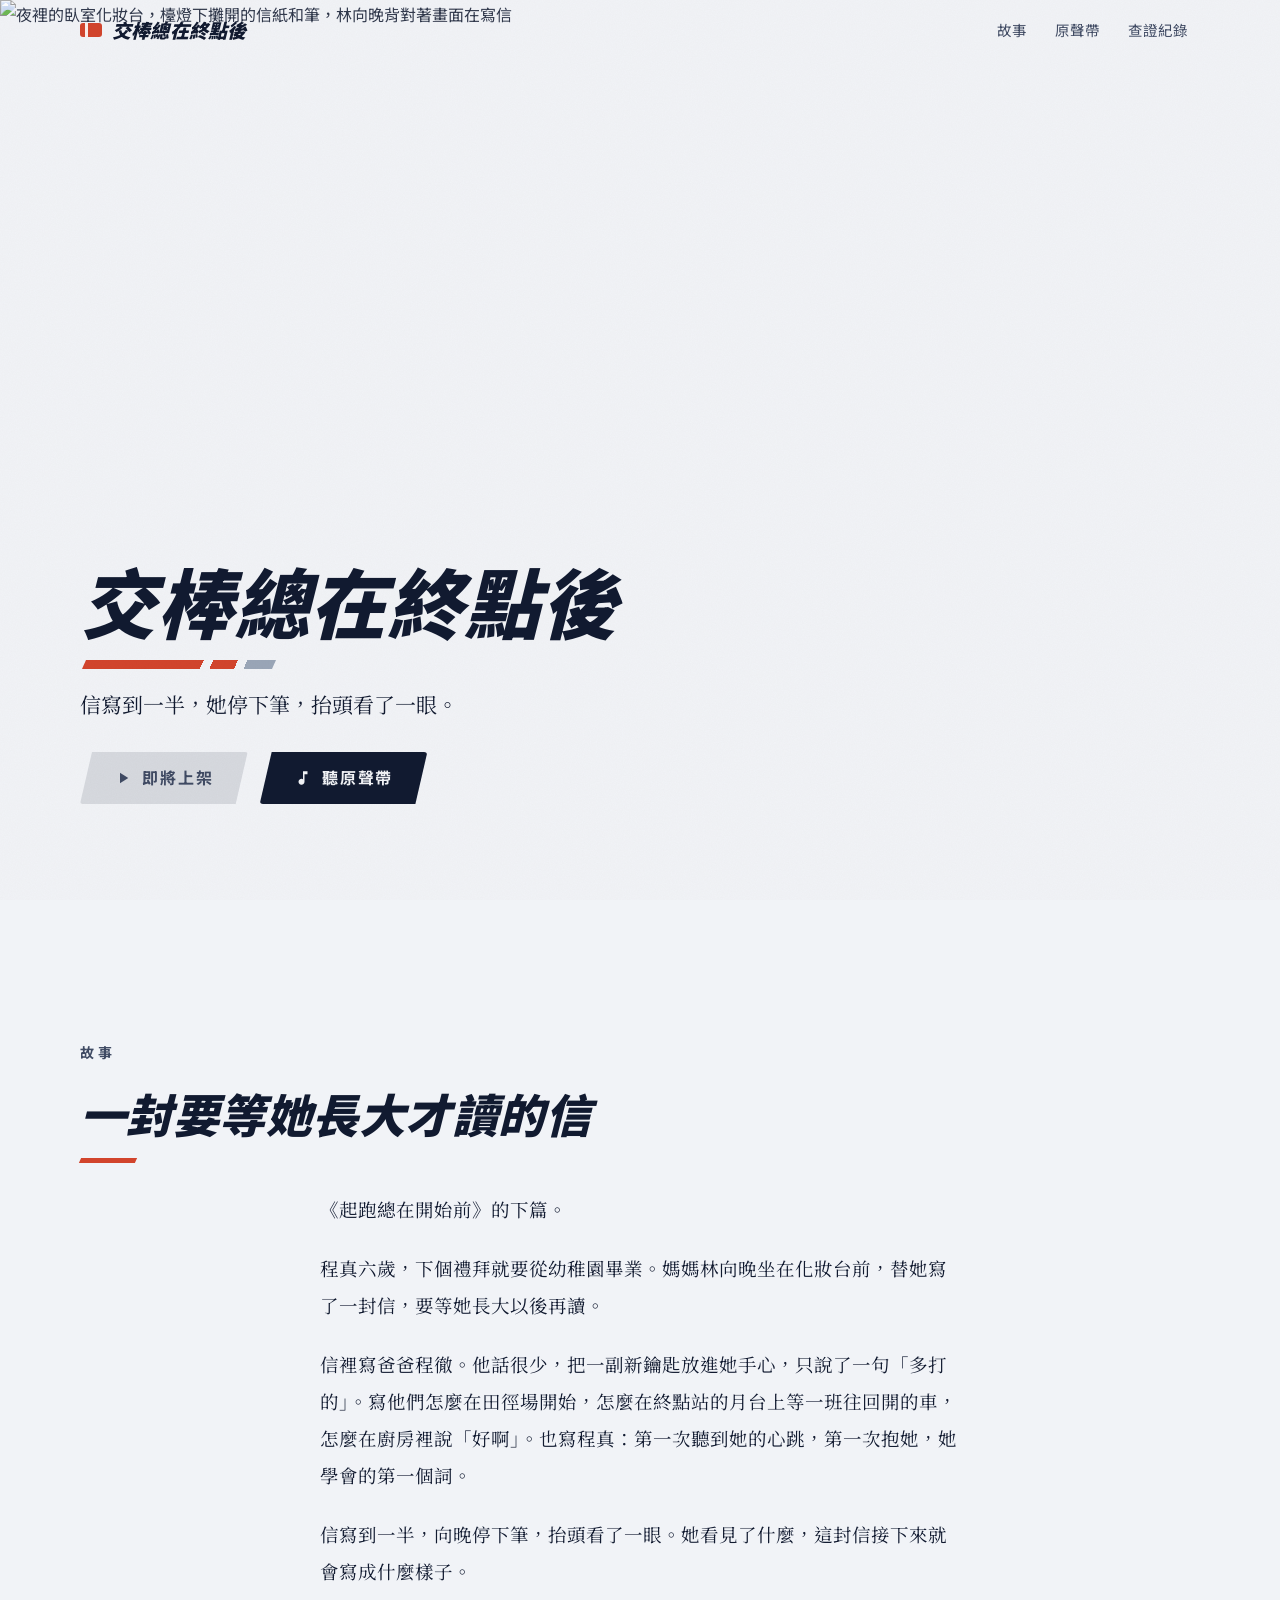
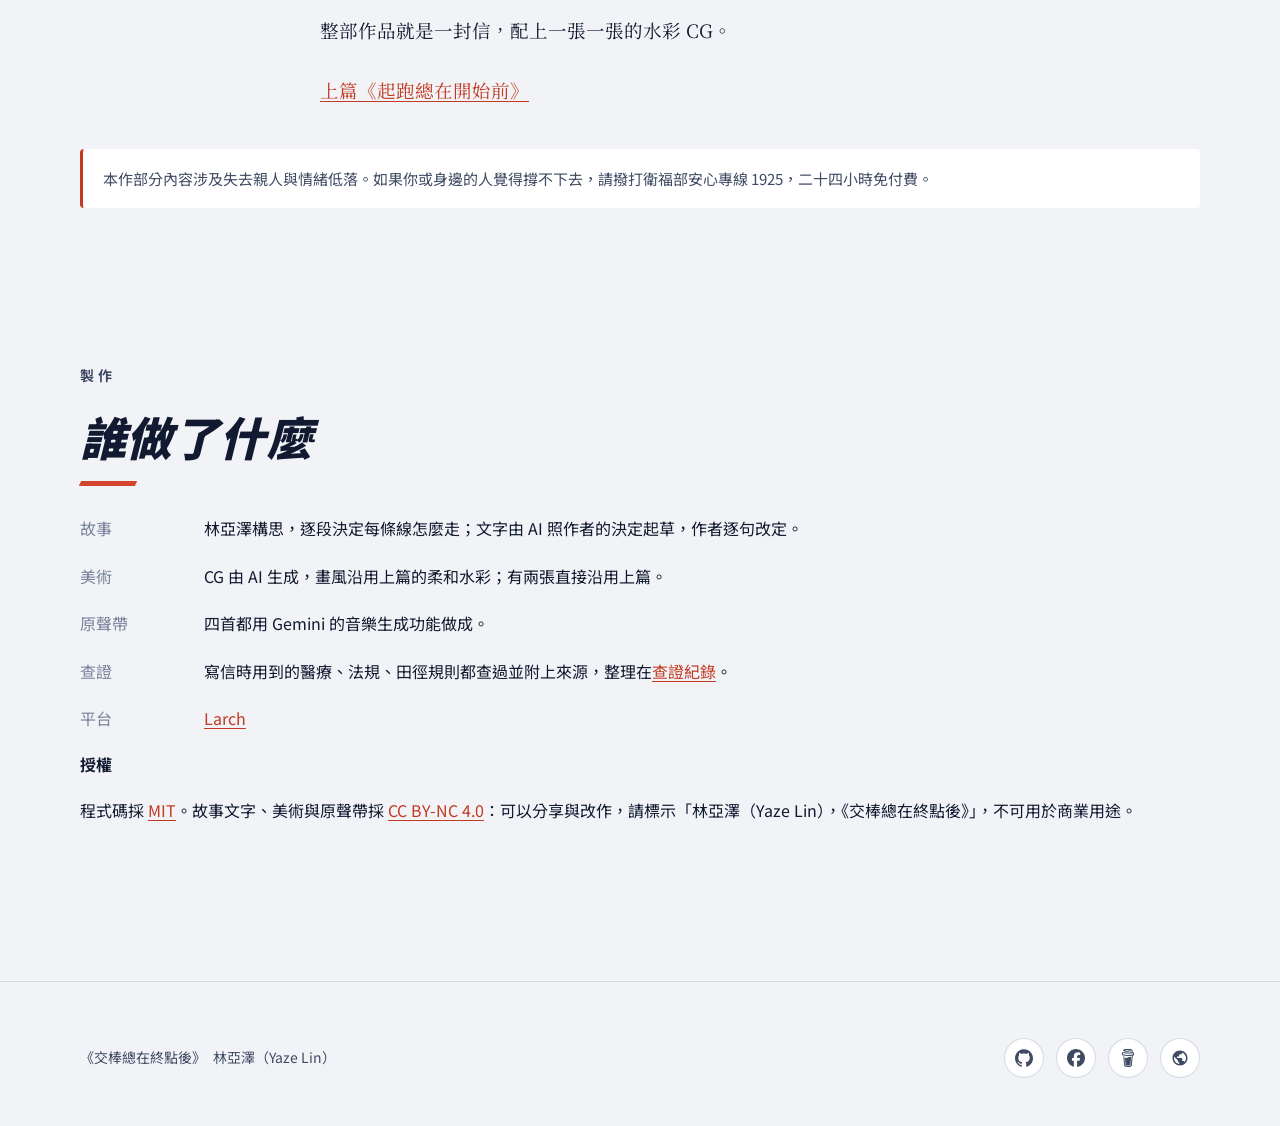
==== docs/index.html @ 7358dcbc "公開站：拿掉上篇殘留的圖庫程式，素材改走 jsDelivr tag Co-Authored-By: Claude Opus 5.5 <noreply@anthropic.com>" ====
<!doctype html>
<html lang="zh-Hant" data-skin="cheng">
<head>
<meta charset="utf-8">
<meta name="viewport" content="width=device-width,initial-scale=1,viewport-fit=cover">
<title>交棒總在終點後</title>
<meta name="description" content="《起跑總在開始前》的下篇。林向晚寫給六歲女兒程真的一封信，寫到一半，她停下筆，抬頭看了一眼。她看見了什麼，信接下來就寫成什麼樣子。">
<meta name="theme-color" content="#1b1f2d">
<link rel="canonical" href="https://yazelin.github.io/larch-handoff/">
<meta property="og:type" content="website">
<meta property="og:title" content="交棒總在終點後">
<meta property="og:description" content="一封寫給女兒的信。寫到一半，她停下筆，抬頭看了一眼。">
<meta property="og:image" content="https://cdn.jsdelivr.net/gh/yazelin/larch-handoff@main/assets/art/cg/C01_v1.webp">
<meta name="twitter:card" content="summary_large_image">
<link rel="icon" href="data:image/svg+xml,%3Csvg xmlns='http://www.w3.org/2000/svg' viewBox='0 0 32 32'%3E%3Crect x='2' y='7' width='28' height='18' rx='4' fill='%23c4553e'/%3E%3Crect x='19' y='7' width='4' height='18' fill='%23fff'/%3E%3C/svg%3E">
<link rel="preconnect" href="https://fonts.googleapis.com">
<link rel="preconnect" href="https://fonts.gstatic.com" crossorigin>
<link rel="stylesheet" href="https://fonts.googleapis.com/css2?family=LXGW+WenKai+TC:wght@400;700&family=Noto+Serif+TC:wght@400;600&family=Noto+Sans+TC:wght@400;500;700&display=swap">
<link rel="stylesheet" href="assets-site/site.css">
<link rel="stylesheet" href="assets-site/skins.css">
<style>
.top nav{margin-left:auto;display:flex;gap:4px;align-items:center}
.top nav a{padding:6px 12px;border-radius:99px;text-decoration:none;color:var(--ink-2);font-size:14.5px}
.top nav a:hover{color:var(--ink)}
.hero{position:relative;min-height:100svh;display:grid;align-items:end;overflow:hidden}
.hero img{position:absolute;inset:0;width:100%;height:100%;object-fit:cover}
.hero::after{content:"";position:absolute;inset:0;background:linear-gradient(180deg,rgb(var(--paper-rgb)/.15) 0,rgb(var(--paper-rgb)/0) 35%,rgb(var(--paper-rgb)/.85) 72%,rgb(var(--paper-rgb)) 100%)}
.hero .wrap{position:relative;z-index:1;padding-bottom:clamp(40px,8vw,96px)}
.hero h1{font-family:var(--f-display);font-weight:400;font-size:clamp(40px,8vw,84px);line-height:1.15;margin:0 0 16px;letter-spacing:.04em}
.hero .tag{font-family:var(--f-serif);font-size:clamp(17px,2vw,21px);color:var(--ink);margin:0 0 28px;max-width:34em}
.cta{display:flex;gap:12px;flex-wrap:wrap}
.narrow{max-width:40em}
.narrow p{font-family:var(--f-serif);font-size:clamp(16.5px,1.7vw,18.5px);line-height:2;margin:0 0 1.2em}
.notice{margin-top:40px;padding:16px 20px;border-left:3px solid var(--accent);background:var(--card);border-radius:4px;font-size:15px;color:var(--ink-2)}
.credits{display:grid;gap:18px;margin:0}
.credits div{display:grid;grid-template-columns:7em 1fr;gap:12px}
.credits dt{color:var(--ink-3)}.credits dd{margin:0}
@media (max-width:520px){.credits div{grid-template-columns:1fr;gap:2px}.top nav a{padding:6px 8px}}
</style>
</head>
<body>
<header class="top">
  <div class="wrap in">
    <a class="brand" href="#"><i aria-hidden="true"></i><span>交棒總在終點後</span></a>
    <nav aria-label="頁面導覽">
      <a href="#story">故事</a>
      <a href="music/">原聲帶</a>
      <a href="sources/">查證紀錄</a>
    </nav>
  </div>
</header>
<main>
<section class="hero" aria-label="交棒總在終點後">
  <img data-a="art/cg/C01_v1.webp" alt="夜裡的臥室化妝台，檯燈下攤開的信紙和筆，林向晚背對著畫面在寫信">
  <div class="wrap">
    <h1>交棒總在終點後</h1>
    <p class="tag">信寫到一半，她停下筆，抬頭看了一眼。</p>
    <div class="cta">
      <a class="btn primary" data-play aria-disabled="true"><svg viewBox="0 0 24 24" aria-hidden="true"><path d="M8 5v14l11-7z"/></svg><span>即將上架</span></a>
      <a class="btn ghost" href="music/"><svg viewBox="0 0 24 24" aria-hidden="true"><path d="M12 3v10.6A4 4 0 1 0 14 17V7h4V3z"/></svg>聽原聲帶</a>
    </div>
  </div>
</section>

<section class="blk" id="story">
  <div class="wrap">
    <p class="eyebrow">故事</p>
    <h2 class="ttl">一封要等她長大才讀的信</h2>
    <div class="narrow">
      <p>《起跑總在開始前》的下篇。</p>
      <p>程真六歲，下個禮拜就要從幼稚園畢業。媽媽林向晚坐在化妝台前，替她寫了一封信，要等她長大以後再讀。</p>
      <p>信裡寫爸爸程徹。他話很少，把一副新鑰匙放進她手心，只說了一句「多打的」。寫他們怎麼在田徑場開始，怎麼在終點站的月台上等一班往回開的車，怎麼在廚房裡說「好啊」。也寫程真：第一次聽到她的心跳，第一次抱她，她學會的第一個詞。</p>
      <p>信寫到一半，向晚停下筆，抬頭看了一眼。她看見了什麼，這封信接下來就會寫成什麼樣子。</p>
      <p>整部作品就是一封信，配上一張一張的水彩 CG。</p>
      <p><a href="https://yazelin.github.io/larch-start-line/">上篇《起跑總在開始前》</a></p>
    </div>
    <p class="notice">本作部分內容涉及失去親人與情緒低落。如果你或身邊的人覺得撐不下去，請撥打衛福部安心專線 1925，二十四小時免付費。</p>
  </div>
</section>

<section class="blk" id="making" style="padding-top:0">
  <div class="wrap">
    <p class="eyebrow">製作</p>
    <h2 class="ttl">誰做了什麼</h2>
    <dl class="credits">
      <div><dt>故事</dt><dd>林亞澤構思，逐段決定每條線怎麼走；文字由 AI 照作者的決定起草，作者逐句改定。</dd></div>
      <div><dt>美術</dt><dd>CG 由 AI 生成，畫風沿用上篇的柔和水彩；有兩張直接沿用上篇。</dd></div>
      <div><dt>原聲帶</dt><dd>四首都用 Gemini 的音樂生成功能做成。</dd></div>
      <div><dt>查證</dt><dd>寫信時用到的醫療、法規、田徑規則都查過並附上來源，整理在<a href="sources/">查證紀錄</a>。</dd></div>
      <div><dt>平台</dt><dd><a href="https://larch.ink/" target="_blank" rel="noopener">Larch</a></dd></div>
    </dl>
    <div class="lic">
      <p><b>授權</b></p>
      <p>程式碼採 <a href="https://github.com/yazelin/larch-handoff/blob/main/LICENSE" target="_blank" rel="noopener">MIT</a>。故事文字、美術與原聲帶採 <a href="https://creativecommons.org/licenses/by-nc/4.0/deed.zh-hant" target="_blank" rel="noopener">CC BY-NC 4.0</a>：可以分享與改作，請標示「林亞澤（Yaze Lin），《交棒總在終點後》」，不可用於商業用途。</p>
    </div>
  </div>
</section>
</main>

<footer class="foot">
  <div class="wrap in">
    <p>《交棒總在終點後》　林亞澤（Yaze Lin）</p>
    <nav class="footer-icons" aria-label="作者連結">
      <a class="footer-icon" href="https://github.com/yazelin/larch-handoff" target="_blank" rel="noopener" aria-label="GitHub 原始碼" title="GitHub 原始碼"><svg viewBox="0 0 24 24" width="18" height="18" fill="currentColor" aria-hidden="true"><path d="M12 .297c-6.63 0-12 5.373-12 12 0 5.303 3.438 9.8 8.205 11.385.6.113.82-.258.82-.577 0-.285-.01-1.04-.015-2.04-3.338.724-4.042-1.61-4.042-1.61C4.422 18.07 3.633 17.7 3.633 17.7c-1.087-.744.084-.729.084-.729 1.205.084 1.838 1.236 1.838 1.236 1.07 1.835 2.809 1.305 3.495.998.108-.776.417-1.305.76-1.605-2.665-.3-5.466-1.332-5.466-5.93 0-1.31.465-2.38 1.235-3.22-.135-.303-.54-1.523.105-3.176 0 0 1.005-.322 3.3 1.23.96-.267 1.98-.399 3-.405 1.02.006 2.04.138 3 .405 2.28-1.552 3.285-1.23 3.285-1.23.645 1.653.24 2.873.12 3.176.765.84 1.23 1.91 1.23 3.22 0 4.61-2.805 5.625-5.475 5.92.42.36.81 1.096.81 2.22 0 1.606-.015 2.896-.015 3.286 0 .315.21.69.825.57C20.565 22.092 24 17.592 24 12.297c0-6.627-5.373-12-12-12"/></svg></a>
      <a class="footer-icon" href="https://www.facebook.com/yaze.lin.gm" target="_blank" rel="noopener" aria-label="Facebook" title="Facebook"><svg viewBox="0 0 24 24" width="18" height="18" fill="currentColor" aria-hidden="true"><path d="M9.101 23.691v-7.98H6.627v-3.667h2.474v-1.58c0-4.085 1.848-5.978 5.858-5.978.401 0 .955.042 1.468.103a8.68 8.68 0 0 1 1.141.195v3.325a8.623 8.623 0 0 0-.653-.036 26.805 26.805 0 0 0-.733-.009c-.707 0-1.259.096-1.675.309a1.686 1.686 0 0 0-.679.622c-.258.42-.374.995-.374 1.752v1.297h3.919l-.386 2.103-.287 1.564h-3.246v8.245C19.396 23.238 24 18.179 24 12.044c0-6.627-5.373-12-12-12s-12 5.373-12 12c0 5.628 3.874 10.35 9.101 11.647Z"/></svg></a>
      <a class="footer-icon" href="https://buymeacoffee.com/yazelin" target="_blank" rel="noopener" aria-label="請作者喝杯咖啡 Buy me a coffee" title="請作者喝杯咖啡 Buy me a coffee"><svg viewBox="0 0 24 24" width="18" height="18" fill="currentColor" aria-hidden="true"><path d="M20.216 6.415l-.132-.666c-.119-.598-.388-1.163-1.001-1.379-.197-.069-.42-.098-.57-.241-.152-.143-.196-.366-.231-.572-.065-.378-.125-.756-.192-1.133-.057-.325-.102-.69-.25-.987-.195-.4-.597-.634-.996-.788a5.723 5.723 0 00-.626-.194c-1-.263-2.05-.36-3.077-.416a25.834 25.834 0 00-3.7.062c-.915.083-1.88.184-2.75.5-.318.116-.646.256-.888.501-.297.302-.393.77-.177 1.146.154.267.415.456.692.58.36.162.737.284 1.123.366 1.075.238 2.189.331 3.287.37 1.218.05 2.437.01 3.65-.118.299-.033.598-.073.896-.119.352-.054.578-.513.474-.834-.124-.383-.457-.531-.834-.473-.466.074-.96.108-1.382.146-1.177.08-2.358.082-3.536.006a22.228 22.228 0 01-1.157-.107c-.086-.01-.18-.025-.258-.036-.243-.036-.484-.08-.724-.13-.111-.027-.111-.185 0-.212h.005c.277-.06.557-.108.838-.147h.002c.131-.009.263-.032.394-.048a25.076 25.076 0 013.426-.12c.674.019 1.347.067 2.017.144l.228.031c.267.04.533.088.798.145.392.085.895.113 1.07.542.055.137.08.288.111.431l.319 1.484a.237.237 0 01-.199.284h-.003c-.037.006-.075.01-.112.015a36.704 36.704 0 01-4.743.295 37.059 37.059 0 01-4.699-.304c-.14-.017-.293-.042-.417-.06-.326-.048-.649-.108-.973-.161-.393-.065-.768-.032-1.123.161-.29.16-.527.404-.675.701-.154.316-.199.66-.267 1-.069.34-.176.707-.135 1.056.087.753.613 1.365 1.37 1.502a39.69 39.69 0 0011.343.376.483.483 0 01.535.53l-.071.697-1.018 9.907c-.041.41-.047.832-.125 1.237-.122.637-.553 1.028-1.182 1.171-.577.131-1.165.2-1.756.205-.656.004-1.31-.025-1.966-.022-.699.004-1.556-.06-2.095-.58-.475-.458-.54-1.174-.605-1.793l-.731-7.013-.322-3.094c-.037-.351-.286-.695-.678-.678-.336.015-.718.3-.678.679l.228 2.185.949 9.112c.147 1.344 1.174 2.068 2.446 2.272.742.12 1.503.144 2.257.156.966.016 1.942.053 2.892-.122 1.408-.258 2.465-1.198 2.616-2.657.34-3.332.683-6.663 1.024-9.995l.215-2.087a.484.484 0 01.39-.426c.402-.078.787-.212 1.074-.518.455-.488.546-1.124.385-1.766zm-1.478.772c-.145.137-.363.201-.578.233-2.416.359-4.866.54-7.308.46-1.748-.06-3.477-.254-5.207-.498-.17-.024-.353-.055-.47-.18-.22-.236-.111-.71-.054-.995.052-.26.152-.609.463-.646.484-.057 1.046.148 1.526.22.577.088 1.156.159 1.737.212 2.48.226 5.002.19 7.472-.14.45-.06.899-.13 1.345-.21.399-.072.84-.206 1.08.206.166.281.188.657.162.974a.544.544 0 01-.169.364zm-6.159 3.9c-.862.37-1.84.788-3.109.788a5.884 5.884 0 01-1.569-.217l.877 9.004c.065.78.717 1.38 1.5 1.38 0 0 1.243.065 1.658.065.447 0 1.786-.065 1.786-.065.783 0 1.434-.6 1.499-1.38l.94-9.95a3.996 3.996 0 00-1.322-.238c-.826 0-1.491.284-2.26.613z"/></svg></a>
    </nav>
  </div>
</footer>

<dialog class="lb" id="lb" aria-label="圖片檢視">
  <div class="lb-top"><span id="lbCount"></span><button class="ib" id="lbClose" aria-label="關閉"><svg viewBox="0 0 24 24"><path d="M18.3 5.7 12 12l6.3 6.3-1.4 1.4L10.6 13.4 4.3 19.7l-1.4-1.4L9.2 12 2.9 5.7l1.4-1.4 6.3 6.3 6.3-6.3z" transform="translate(1.4 0)"/></svg></button></div>
  <div class="lb-stage">
    <button class="ib lb-nav lb-prev" id="lbPrev" aria-label="上一張"><svg viewBox="0 0 24 24"><path d="M15.4 5.4 14 4l-8 8 8 8 1.4-1.4L8.8 12z"/></svg></button>
    <img id="lbImg" alt="">
    <button class="ib lb-nav lb-next" id="lbNext" aria-label="下一張"><svg viewBox="0 0 24 24"><path d="M8.6 18.6 10 20l8-8-8-8-1.4 1.4 6.6 6.6z"/></svg></button>
  </div>
  <div class="lb-bot"><div class="lb-cap" id="lbCap"></div><button class="lb-dl" id="lbDl"><svg viewBox="0 0 24 24"><path d="M11 4h2v9l3.5-3.5 1.4 1.4L12 16.8 6.1 10.9l1.4-1.4L11 13zM5 18h14v2H5z"/></svg>下載原圖</button></div>
</dialog>

<script src="assets-site/site.js"></script>

<!-- yz-promo-footer v11 | 三件套+BMC 注意力效果 | https://github.com/yazelin/promo-footer-skill -->
<script>
(function(){"use strict";
if(window.__yzPromoInit)return;window.__yzPromoInit=1;
/* 開啟計數。只送站名,後端只記「哪天、哪站、幾次」,不存 IP、不設 cookie、不給識別碼。
   有一半的作品是純靜態沒後端,以前根本不知道有沒有人在用。這行要放在下面那個
   prefers-reduced-motion 的 return 之前,不然關動畫的人就不會被算到。 */
try{if(location.hostname==="yazelin.github.io"&&navigator.sendBeacon)navigator.sendBeacon("https://k-rider-api.yazelinj303.workers.dev/hit?s=larch-handoff")}catch(e){}
try{if(window.matchMedia&&matchMedia("(prefers-reduced-motion: reduce)").matches)return}catch(e){}
var REPO="larch-handoff",INJECT=false,ADDBLOG=true;
var GH=REPO?"https://github.com/yazelin/"+REPO:"https://github.com/yazelin";
var LINES=["嘿，這裡這裡，我是咖啡按鈕","我是一顆很努力的按鈕，求被點一下","噓，亞澤不知道我在偷偷拉贊助","你看我跳得這麼賣力，不請一杯嗎？","不請也沒關係，你來玩我就很開心","免費給你玩的，想寵亞澤再說","一杯咖啡，是下一個作品的燃料","你的咖啡會變成下一個作品，真的","咖啡因進入亞澤體內，程式碼就會自己寫完","亞澤說，有人請咖啡他會開心一整天","只是一杯咖啡，但亞澤會記得你","用愛發電中，咖啡因可提升發電效率","覺得好玩嗎？抖內一下下","這個網站沒有廣告，只有我這顆按鈕"];
var ICONS={blog:'<svg viewBox="0 0 24 24" width="18" height="18" fill="currentColor" aria-hidden="true"><path d="M12 2C6.48 2 2 6.48 2 12s4.48 10 10 10 10-4.48 10-10S17.52 2 12 2zm-1 17.93c-3.95-.49-7-3.85-7-7.93 0-.62.08-1.21.21-1.79L9 15v1c0 1.1.9 2 2 2v1.93zm6.9-2.54c-.26-.81-1-1.39-1.9-1.39h-1v-3c0-.55-.45-1-1-1H8v-2h2c.55 0 1-.45 1-1V7h2c1.1 0 2-.9 2-2v-.41c2.93 1.19 5 4.06 5 7.41 0 2.08-.8 3.97-2.1 5.39z"/></svg>',gh:'<svg viewBox="0 0 24 24" width="18" height="18" fill="currentColor" aria-hidden="true"><path d="M12 .297c-6.63 0-12 5.373-12 12 0 5.303 3.438 9.8 8.205 11.385.6.113.82-.258.82-.577 0-.285-.01-1.04-.015-2.04-3.338.724-4.042-1.61-4.042-1.61C4.422 18.07 3.633 17.7 3.633 17.7c-1.087-.744.084-.729.084-.729 1.205.084 1.838 1.236 1.838 1.236 1.07 1.835 2.809 1.305 3.495.998.108-.776.417-1.305.76-1.605-2.665-.3-5.466-1.332-5.466-5.93 0-1.31.465-2.38 1.235-3.22-.135-.303-.54-1.523.105-3.176 0 0 1.005-.322 3.3 1.23.96-.267 1.98-.399 3-.405 1.02.006 2.04.138 3 .405 2.28-1.552 3.285-1.23 3.285-1.23.645 1.653.24 2.873.12 3.176.765.84 1.23 1.91 1.23 3.22 0 4.61-2.805 5.625-5.475 5.92.42.36.81 1.096.81 2.22 0 1.606-.015 2.896-.015 3.286 0 .315.21.69.825.57C20.565 22.092 24 17.592 24 12.297c0-6.627-5.373-12-12-12"/></svg>',fb:'<svg viewBox="0 0 24 24" width="18" height="18" fill="currentColor" aria-hidden="true"><path d="M9.101 23.691v-7.98H6.627v-3.667h2.474v-1.58c0-4.085 1.848-5.978 5.858-5.978.401 0 .955.042 1.468.103a8.68 8.68 0 0 1 1.141.195v3.325a8.623 8.623 0 0 0-.653-.036 26.805 26.805 0 0 0-.733-.009c-.707 0-1.259.096-1.675.309a1.686 1.686 0 0 0-.679.622c-.258.42-.374.995-.374 1.752v1.297h3.919l-.386 2.103-.287 1.564h-3.246v8.245C19.396 23.238 24 18.179 24 12.044c0-6.627-5.373-12-12-12s-12 5.373-12 12c0 5.628 3.874 10.35 9.101 11.647Z"/></svg>',bmc:'<svg viewBox="0 0 24 24" width="18" height="18" fill="currentColor" aria-hidden="true"><path d="M20.216 6.415l-.132-.666c-.119-.598-.388-1.163-1.001-1.379-.197-.069-.42-.098-.57-.241-.152-.143-.196-.366-.231-.572-.065-.378-.125-.756-.192-1.133-.057-.325-.102-.69-.25-.987-.195-.4-.597-.634-.996-.788a5.723 5.723 0 00-.626-.194c-1-.263-2.05-.36-3.077-.416a25.834 25.834 0 00-3.7.062c-.915.083-1.88.184-2.75.5-.318.116-.646.256-.888.501-.297.302-.393.77-.177 1.146.154.267.415.456.692.58.36.162.737.284 1.123.366 1.075.238 2.189.331 3.287.37 1.218.05 2.437.01 3.65-.118.299-.033.598-.073.896-.119.352-.054.578-.513.474-.834-.124-.383-.457-.531-.834-.473-.466.074-.96.108-1.382.146-1.177.08-2.358.082-3.536.006a22.228 22.228 0 01-1.157-.107c-.086-.01-.18-.025-.258-.036-.243-.036-.484-.08-.724-.13-.111-.027-.111-.185 0-.212h.005c.277-.06.557-.108.838-.147h.002c.131-.009.263-.032.394-.048a25.076 25.076 0 013.426-.12c.674.019 1.347.067 2.017.144l.228.031c.267.04.533.088.798.145.392.085.895.113 1.07.542.055.137.08.288.111.431l.319 1.484a.237.237 0 01-.199.284h-.003c-.037.006-.075.01-.112.015a36.704 36.704 0 01-4.743.295 37.059 37.059 0 01-4.699-.304c-.14-.017-.293-.042-.417-.06-.326-.048-.649-.108-.973-.161-.393-.065-.768-.032-1.123.161-.29.16-.527.404-.675.701-.154.316-.199.66-.267 1-.069.34-.176.707-.135 1.056.087.753.613 1.365 1.37 1.502a39.69 39.69 0 0011.343.376.483.483 0 01.535.53l-.071.697-1.018 9.907c-.041.41-.047.832-.125 1.237-.122.637-.553 1.028-1.182 1.171-.577.131-1.165.2-1.756.205-.656.004-1.31-.025-1.966-.022-.699.004-1.556-.06-2.095-.58-.475-.458-.54-1.174-.605-1.793l-.731-7.013-.322-3.094c-.037-.351-.286-.695-.678-.678-.336.015-.718.3-.678.679l.228 2.185.949 9.112c.147 1.344 1.174 2.068 2.446 2.272.742.12 1.503.144 2.257.156.966.016 1.942.053 2.892-.122 1.408-.258 2.465-1.198 2.616-2.657.34-3.332.683-6.663 1.024-9.995l.215-2.087a.484.484 0 01.39-.426c.402-.078.787-.212 1.074-.518.455-.488.546-1.124.385-1.766zm-1.478.772c-.145.137-.363.201-.578.233-2.416.359-4.866.54-7.308.46-1.748-.06-3.477-.254-5.207-.498-.17-.024-.353-.055-.47-.18-.22-.236-.111-.71-.054-.995.052-.26.152-.609.463-.646.484-.057 1.046.148 1.526.22.577.088 1.156.159 1.737.212 2.48.226 5.002.19 7.472-.14.45-.06.899-.13 1.345-.21.399-.072.84-.206 1.08.206.166.281.188.657.162.974a.544.544 0 01-.169.364zm-6.159 3.9c-.862.37-1.84.788-3.109.788a5.884 5.884 0 01-1.569-.217l.877 9.004c.065.78.717 1.38 1.5 1.38 0 0 1.243.065 1.658.065.447 0 1.786-.065 1.786-.065.783 0 1.434-.6 1.499-1.38l.94-9.95a3.996 3.996 0 00-1.322-.238c-.826 0-1.491.284-2.26.613z"/></svg>'};
var CSS="@keyframes yzIdle{0%,55%,100%{transform:translateY(0)}62%{transform:translateY(-4px)}70%{transform:translateY(0)}78%{transform:translateY(-2px)}84%{transform:translateY(0)}}"+
".yz-idle{animation:yzIdle 2.6s ease-in-out infinite}"+
"@keyframes yzHop{0%,100%{transform:translateY(0)}20%{transform:translateY(-6px) scale(1.04)}40%{transform:translateY(0) scale(1)}55%{transform:translateY(-3px)}70%{transform:translateY(0)}}"+
".yz-hop{animation:yzHop .9s cubic-bezier(.36,.07,.19,.97)}"+
".yz-bubble{position:fixed;z-index:2147483000;max-width:200px;padding:6px 11px;border-radius:14px;background:#fffdf7;color:#4a3f35;border:1px solid rgba(0,0,0,.1);box-shadow:0 4px 14px rgba(0,0,0,.18);font:13px/1.5 system-ui,-apple-system,'Noto Sans TC',sans-serif;pointer-events:none;opacity:0;transform:translateY(5px);transition:opacity .25s ease,transform .25s ease}"+
".yz-bubble.yz-on{opacity:1;transform:translateY(0)}"+
".yz-bubble::after{content:'';position:absolute;left:var(--yz-tail,50%);margin-left:-6px;border:6px solid transparent}"+
".yz-bubble.yz-above::after{bottom:-6px;border-bottom:0;border-top:6px solid #fffdf7}"+
".yz-bubble.yz-below::after{top:-6px;border-top:0;border-bottom:6px solid #fffdf7}"+
".yz-cluster{position:fixed;right:12px;bottom:12px;z-index:2147482999;display:flex;gap:10px}"+
".yz-cluster a{display:inline-flex;align-items:center;justify-content:center;width:38px;height:38px;border-radius:50%;background:rgba(22,26,35,.72);color:#fff;border:1px solid rgba(255,255,255,.28);backdrop-filter:blur(4px);transition:transform .15s,background .15s}"+
".yz-cluster a:hover{transform:translateY(-2px);background:rgba(22,26,35,.92)}";
var bubble,anchor;
function addCss(){if(document.getElementById("yz-promo-css"))return;var s=document.createElement("style");s.id="yz-promo-css";s.textContent=CSS;document.head.appendChild(s)}
function inFooter(el){try{return !!(el.closest&&el.closest('footer,nav,[class*="footer"],[id*="footer"]'))}catch(e){return false}}
function findAnchor(){var as=document.querySelectorAll('a[href*="buymeacoffee.com/yazelin"]');if(!as.length)return null;
var vis=[],i,r;for(i=0;i<as.length;i++){r=as[i].getBoundingClientRect();if(r.width||r.height)vis.push(as[i])}
var pool=vis.length?vis:[].slice.call(as);
for(i=0;i<pool.length;i++)if(inFooter(pool[i]))return pool[i];
return pool[pool.length-1]}
function inject(){if(!INJECT||findAnchor()||document.querySelector(".yz-cluster"))return;
var n=document.createElement("nav");n.className="yz-cluster";n.setAttribute("aria-label","作者連結");
n.innerHTML='<a href="'+GH+'" target="_blank" rel="noopener" aria-label="GitHub 原始碼" title="GitHub 原始碼">'+ICONS.gh+'</a>'+
'<a href="https://www.facebook.com/yaze.lin.gm" target="_blank" rel="noopener" aria-label="Facebook" title="Facebook">'+ICONS.fb+'</a>'+
'<a href="https://buymeacoffee.com/yazelin" target="_blank" rel="noopener" aria-label="請亞澤喝杯咖啡 Buy me a coffee" title="請亞澤喝杯咖啡 Buy me a coffee">'+ICONS.bmc+'</a>'+
(ADDBLOG?'<a class="yz-blog" href="https://yazelin.github.io/" target="_blank" rel="noopener" aria-label="亞澤的部落格" title="亞澤的部落格">'+ICONS.blog+'</a>':'');
document.body.appendChild(n)}
function blogLinked(){var as=document.querySelectorAll('a[href^="https://yazelin.github.io"]');for(var i=0;i<as.length;i++){try{if(new URL(as[i].href).pathname==="/")return true}catch(e){}}return false}
function addBlog(){if(!ADDBLOG||document.querySelector(".yz-blog")||blogLinked()||!inFooter(anchor))return;
var c=anchor.cloneNode(true);c.classList.remove("yz-hop","yz-idle");c.classList.add("yz-blog");
c.href="https://yazelin.github.io/";c.setAttribute("aria-label","亞澤的部落格");c.setAttribute("title","亞澤的部落格");
if(c.querySelector("svg")){var hasText=!!c.textContent.trim();c.innerHTML=ICONS.blog+(hasText?"部落格":"")}else{c.textContent="部落格"}
anchor.parentNode.insertBefore(c,anchor.nextSibling)}
function hop(){anchor.classList.remove("yz-hop");void anchor.offsetWidth;anchor.classList.add("yz-hop")}
var shown=0,MAX_SHOWS=3;
function say(){if(document.hidden)return;var r=anchor.getBoundingClientRect();if(!r.width&&!r.height)return;if(r.bottom<0||r.top>innerHeight)return;shown++;
bubble.textContent=LINES[Math.floor(Math.random()*LINES.length)];
bubble.classList.remove("yz-on","yz-above","yz-below");
bubble.style.left="0px";bubble.style.top="0px";
var bw=bubble.offsetWidth,bh=bubble.offsetHeight,cx=r.left+r.width/2;
var left=Math.max(8,Math.min(cx-bw/2,innerWidth-bw-8));
var above=r.top-bh-12>=8;
bubble.style.left=left+"px";
bubble.style.top=(above?r.top-bh-12:r.bottom+12)+"px";
bubble.classList.add(above?"yz-above":"yz-below");
bubble.style.setProperty("--yz-tail",Math.max(12,Math.min(cx-left,bw-12))+"px");
hop();
requestAnimationFrame(function(){bubble.classList.add("yz-on")});
setTimeout(function(){bubble.classList.remove("yz-on")},4200)}
function start(){addCss();inject();anchor=findAnchor();if(!anchor)return false;
try{if(getComputedStyle(anchor).display==="inline")anchor.style.display="inline-block"}catch(e){}
anchor.classList.add("yz-idle");
anchor.addEventListener("animationend",function(e){if(e.animationName==="yzHop")anchor.classList.remove("yz-hop")});
try{addBlog()}catch(e){}
bubble=document.createElement("div");bubble.className="yz-bubble";bubble.setAttribute("aria-hidden","true");document.body.appendChild(bubble);
window.__yzPromo=say;
(function loop(first){if(shown>=MAX_SHOWS)return;setTimeout(function(){say();loop(false)},first?18e3+Math.random()*12e3:9e4+Math.random()*9e4)})(true);
return true}
function boot(){var tries=0;(function t(){if(start())return;if(++tries<20)setTimeout(t,1500)})()}
if(document.readyState==="loading")document.addEventListener("DOMContentLoaded",boot);else boot();
})();
</script>
</body>
</html>
---- docs/assets-site/site.css ----
/* 《起跑總在開始前》公開站共用樣式：紙、紅色 PU 跑道、天空藍。零 build。 */
/* 兩個主題 × 深淺色。data-skin="cheng"（預設，程徹版：海軍藍、紅色 PU 跑道、白線、銀灰）
   與 data-skin="lin"（林向晚版：櫻花粉、玫瑰霧粉、奶油米、淡紫、紙膠帶）。
   --track 是填色（按鈕、跑道），--track-ink 是填色上的字，--accent 是當文字或線條用的強調色。 */
:root{
  --f-display:"LXGW WenKai TC","Noto Serif TC","Songti TC",serif;
  --f-serif:"Noto Serif TC","Songti TC","PMingLiU",serif;
  --f-body:"Noto Sans TC","PingFang TC","Microsoft JhengHei",system-ui,sans-serif;
  --f-head:var(--f-display);
  color-scheme:light dark;
  --paper:#f1f3f7; --paper-rgb:241 243 247; --paper-2:#e3e8f0; --card:#ffffff;
  --ink:#111a30; --ink-2:#3f4a63; --ink-3:#77829a;
  --track:#d2442c; --track-ink:#fff; --accent:#c23a22; --track-2:#f08a74;
  --sky:#3d7cc9; --sky-2:#dbe6f3; --navy:#1b2a4e; --tape:#c3ccd9; --silver:#9aa6b8;
  --line:#d3dae4; --shadow:16 26 50; --end-rgb:8 14 30; --band:#101b33; --band-2:#16233f;
  --tex-blend:multiply; --tex-op:.28;
}
:root[data-skin="cheng"]{--f-head:"Noto Sans TC","PingFang TC","Microsoft JhengHei",sans-serif}
:root[data-skin="lin"]{
  --f-head:"Huninn","LXGW WenKai TC","Noto Sans TC",sans-serif;
  --paper:#fff7f9; --paper-rgb:255 247 249; --paper-2:#fbeaf1; --card:#fffdfd;
  --ink:#5a2b46; --ink-2:#86476a; --ink-3:#b58aa2;
  --track:#f6a3bf; --track-ink:#5a1838; --accent:#c0427a; --track-2:#fcd3e1;
  --sky:#b7a3e6; --sky-2:#f1ebfb; --navy:#6552a6; --tape:#f9c6d7; --silver:#d9c7e6;
  --line:#f1d9e4; --shadow:190 110 150; --end-rgb:78 36 66; --band:#fbeef4; --band-2:#f4ecfb;
  --tex-blend:multiply; --tex-op:.22;
}
@media (prefers-color-scheme:dark){
  :root:not([data-theme="light"]){
    --paper:#0a1122; --paper-rgb:10 17 34; --paper-2:#101a30; --card:#142039;
  --ink:#eaf0f8; --ink-2:#aab6c9; --ink-3:#6f7c93;
  --track:#e0432a; --track-ink:#fff; --accent:#ff7a5e; --track-2:#a8331f;
  --sky:#6fa8e8; --sky-2:#1a2a4a; --navy:#b9c9e6; --tape:#3b4966; --silver:#7d8aa1;
  --line:#22304b; --shadow:0 0 0; --end-rgb:4 8 18; --band:#060b18; --band-2:#0d1629;
  --tex-blend:soft-light; --tex-op:.3;
  }
  :root[data-skin="lin"]:not([data-theme="light"]){
    --paper:#1d1523; --paper-rgb:29 21 35; --paper-2:#271d2f; --card:#2e2337;
  --ink:#fbeef5; --ink-2:#e6b9cf; --ink-3:#a98b9e;
  --track:#ffb0c8; --track-ink:#3d1426; --accent:#ffb3cb; --track-2:#b9668a;
  --sky:#c8b6f2; --sky-2:#3a2d48; --navy:#d9cdf8; --tape:#b07391; --silver:#6f5d80;
  --line:#41324b; --shadow:0 0 0; --end-rgb:28 12 26; --band:#241a2c; --band-2:#2a1f36;
  --tex-blend:soft-light; --tex-op:.25;
  }
}
:root[data-theme="dark"]{
  --paper:#0a1122; --paper-rgb:10 17 34; --paper-2:#101a30; --card:#142039;
  --ink:#eaf0f8; --ink-2:#aab6c9; --ink-3:#6f7c93;
  --track:#e0432a; --track-ink:#fff; --accent:#ff7a5e; --track-2:#a8331f;
  --sky:#6fa8e8; --sky-2:#1a2a4a; --navy:#b9c9e6; --tape:#3b4966; --silver:#7d8aa1;
  --line:#22304b; --shadow:0 0 0; --end-rgb:4 8 18; --band:#060b18; --band-2:#0d1629;
  --tex-blend:soft-light; --tex-op:.3;
}
:root[data-theme="dark"][data-skin="lin"]{
  --paper:#1d1523; --paper-rgb:29 21 35; --paper-2:#271d2f; --card:#2e2337;
  --ink:#fbeef5; --ink-2:#e6b9cf; --ink-3:#a98b9e;
  --track:#ffb0c8; --track-ink:#3d1426; --accent:#ffb3cb; --track-2:#b9668a;
  --sky:#c8b6f2; --sky-2:#3a2d48; --navy:#d9cdf8; --tape:#b07391; --silver:#6f5d80;
  --line:#41324b; --shadow:0 0 0; --end-rgb:28 12 26; --band:#241a2c; --band-2:#2a1f36;
  --tex-blend:soft-light; --tex-op:.25;
}
/* 切換主題時顏色慢慢換過去 */
html.skinning *,html.skinning *::before,html.skinning *::after{transition:background-color .6s ease,color .6s ease,border-color .6s ease,fill .6s ease,stroke .6s ease!important}

*{box-sizing:border-box}
html{-webkit-text-size-adjust:100%;scroll-behavior:smooth;scroll-padding-top:72px}
body{margin:0;background:var(--paper);color:var(--ink);font:16px/1.85 var(--f-body);-webkit-font-smoothing:antialiased;overflow-x:hidden}
/* 紙紋：一張雜訊 SVG 疊在全頁上，不吃點擊 */
body::before{content:"";position:fixed;inset:0;z-index:100;pointer-events:none;opacity:var(--tex-op);mix-blend-mode:var(--tex-blend);
  background-image:url("data:image/svg+xml;utf8,<svg xmlns='http://www.w3.org/2000/svg' width='240' height='240'><filter id='n'><feTurbulence type='fractalNoise' baseFrequency='.85' numOctaves='3' stitchTiles='stitch'/><feColorMatrix values='0 0 0 0 .55  0 0 0 0 .47  0 0 0 0 .38  0 0 0 .22 0'/></filter><rect width='100%' height='100%' filter='url(%23n)'/></svg>")}
img{max-width:100%;display:block}
a{color:var(--accent);text-underline-offset:3px;text-decoration-thickness:1px}
button{font:inherit;color:inherit}
:focus-visible{outline:2px solid var(--sky);outline-offset:3px;border-radius:6px}
.wrap{width:min(1120px,100% - 32px);margin-inline:auto}
.narrow{width:min(760px,100% - 32px);margin-inline:auto}
.display{font-family:var(--f-display);font-weight:400;letter-spacing:.02em}
.sr{position:absolute;width:1px;height:1px;overflow:hidden;clip:rect(0 0 0 0);white-space:nowrap}

/* 頂端導覽 */
.top{position:fixed;top:0;left:0;right:0;z-index:50;transition:background .4s,box-shadow .4s,transform .4s}
.top.solid{background:color-mix(in srgb,var(--paper) 86%,transparent);backdrop-filter:blur(10px);-webkit-backdrop-filter:blur(10px);box-shadow:0 1px 0 var(--line)}
.top .in{display:flex;align-items:center;gap:20px;height:60px}
.brand{font-family:var(--f-display);font-size:19px;color:var(--ink);text-decoration:none;display:flex;align-items:center;gap:10px;white-space:nowrap}
.brand i{width:22px;height:14px;border-radius:3px;background:var(--track);position:relative;flex:none}
.brand i::after{content:"";position:absolute;left:5px;top:0;bottom:0;width:3px;background:rgba(255,255,255,.9)}
.top nav{margin-left:auto;display:flex;gap:4px;align-items:center}
.top nav a{color:var(--ink-2);text-decoration:none;font-size:15px;padding:6px 10px;border-radius:99px;transition:color .2s,background .2s}
.top nav a:hover{color:var(--ink);background:var(--paper-2)}
.top nav a.ost{color:var(--track-ink);background:var(--track);padding:6px 14px}
.top nav a.ost:hover{filter:brightness(1.06)}
@media (max-width:760px){.top nav a.sec{display:none}}

/* 區塊抬頭：跑道上的道次標記 */
section.blk{padding:clamp(72px,11vw,140px) 0}
.eyebrow{display:flex;align-items:center;gap:12px;margin:0 0 18px;font-size:14px;letter-spacing:.18em;color:var(--ink-2)}
.lane{display:inline-grid;place-items:center;min-width:34px;height:26px;padding:0 8px;border-radius:5px;background:var(--track);color:var(--track-ink);font:600 15px/1 var(--f-body);letter-spacing:0;box-shadow:inset 0 0 0 2px rgba(255,255,255,.75)}
h2.ttl{font-family:var(--f-display);font-weight:400;font-size:clamp(27px,4.6vw,46px);line-height:1.3;margin:0 0 28px;letter-spacing:.03em;text-wrap:balance}
.lead{font-size:clamp(17px,2vw,19px);color:var(--ink-2)}

/* 按鈕 */
.btn{display:inline-flex;align-items:center;gap:10px;height:52px;padding:0 26px;border-radius:99px;border:0;text-decoration:none;font-size:16px;letter-spacing:.06em;cursor:pointer;transition:transform .2s,box-shadow .2s,filter .2s}
.btn svg{width:18px;height:18px;fill:currentColor;flex:none}
.btn.primary{background:var(--track);color:var(--track-ink);box-shadow:0 8px 22px -8px color-mix(in srgb,var(--track) 75%,transparent)}
.btn.primary:hover{transform:translateY(-2px);box-shadow:0 12px 26px -8px color-mix(in srgb,var(--track) 80%,transparent)}
.btn.ghost{background:color-mix(in srgb,var(--card) 70%,transparent);color:var(--ink);box-shadow:inset 0 0 0 1px var(--line)}
.btn.ghost:hover{transform:translateY(-2px)}
.btn[aria-disabled="true"]{background:var(--paper-2);color:var(--ink-3);box-shadow:inset 0 0 0 1px var(--line);cursor:default;transform:none}

/* 進場：捲到才浮上來 */
.rise{opacity:0;transform:translateY(22px);transition:opacity .9s cubic-bezier(.2,.7,.2,1),transform .9s cubic-bezier(.2,.7,.2,1)}
.rise.in{opacity:1;transform:none}
@media (prefers-reduced-motion:reduce){.rise{opacity:1;transform:none;transition:none}html{scroll-behavior:auto}}

/* 頁尾 */
.foot{padding:56px 0 calc(48px + env(safe-area-inset-bottom));border-top:1px solid var(--line);color:var(--ink-2);font-size:14px}
.foot .in{display:flex;flex-wrap:wrap;gap:18px 32px;align-items:center;justify-content:space-between}
.foot p{margin:0}
.footer-icons{display:flex;gap:12px;align-items:center}
.footer-icon{width:40px;height:40px;border-radius:50%;display:grid;place-items:center;color:var(--ink-2);background:var(--card);box-shadow:inset 0 0 0 1px var(--line);transition:color .2s,transform .2s}
.footer-icon:hover{transform:translateY(-2px);color:var(--ink)}
.footer-icon[aria-label="Facebook"]:hover{color:#3b78e7}
.footer-icon[aria-label^="請作者"]:hover{color:#c98a1b}

/* 主題切換鈕：兩人的小頭像 */
.skin{display:inline-flex;align-items:center;gap:2px;padding:3px;border-radius:99px;background:color-mix(in srgb,var(--card) 78%,transparent);box-shadow:inset 0 0 0 1px var(--line);backdrop-filter:blur(6px);-webkit-backdrop-filter:blur(6px)}
.skin button{display:inline-flex;align-items:center;gap:6px;border:0;background:none;cursor:pointer;padding:3px 10px 3px 3px;border-radius:99px;font-size:13.5px;color:var(--ink-2);transition:background .3s,color .3s}
.skin button i{width:28px;height:28px;border-radius:50%;flex:none;background-color:var(--paper-2);background-repeat:no-repeat;box-shadow:0 0 0 2px transparent;transition:box-shadow .3s,filter .3s;filter:saturate(.6) opacity(.8)}
.skin button[data-skin-set="cheng"] i{background-size:300%;background-position:50% 4%}
.skin button[data-skin-set="lin"] i{background-size:150%;background-position:50% 18%}
.skin button[aria-pressed="true"]{background:var(--track);color:var(--track-ink)}
.skin button[aria-pressed="true"] i{box-shadow:0 0 0 2px var(--card);filter:none}
.skin button:not([aria-pressed="true"]):hover{color:var(--ink)}
@media (max-width:760px){.skin button span{display:none}.skin button{padding:3px}}
@media (max-width:760px){.top:not(.solid){background:rgb(var(--paper-rgb)/.74);backdrop-filter:blur(8px);-webkit-backdrop-filter:blur(8px)}}
---- docs/assets-site/skins.css ----
/* 兩個主題各自的長相（顏色在 site.css 的 token；這裡是字、形狀與點綴）。放在頁面樣式之後載入。 */

/* ═════════ 程徹版：海軍藍、紅色 PU 跑道、白線、銀灰；粗體斜切、號碼布 ═════════ */
:root[data-skin="cheng"] :is(h2.ttl,.thesis,.who h3,.m h4,.route h3,.mech-h,.end h4,.stop .sh b,.lock b,.hero h1,#title,.brand,.fork b){
  font-family:var(--f-head);font-weight:900;font-style:italic;letter-spacing:.01em}
:root[data-skin="cheng"] .hero h1{font-size:clamp(44px,6vw,76px);line-height:1.1;letter-spacing:-.005em}
:root[data-skin="cheng"] .hero h1::after{content:"";display:block;width:190px;height:9px;margin:18px 0 0 4px;transform:skewX(-24deg);
  background:linear-gradient(90deg,var(--track) 0 62%,transparent 62% 67%,var(--track) 67% 80%,transparent 80% 85%,var(--silver) 85%)}
:root[data-skin="cheng"] h2.ttl::after{content:"";display:block;width:56px;height:5px;margin-top:14px;background:var(--track);transform:skewX(-24deg)}
:root[data-skin="cheng"] .eyebrow{font-weight:700;letter-spacing:.28em}
/* 號碼布：白底、黑字、四角別針 */
:root[data-skin="cheng"] .lane{position:relative;min-width:46px;height:30px;padding:0 10px;border-radius:3px;background-color:#fff;color:#111a30;rotate:-2deg;
  font:italic 900 16px/1 var(--f-head);box-shadow:0 0 0 1px #c3ccd9,0 4px 10px -5px rgb(16 26 50/.55);
  background-image:radial-gradient(circle at 5px 5px,#8d99ad 1.5px,transparent 2px),radial-gradient(circle at calc(100% - 5px) 5px,#8d99ad 1.5px,transparent 2px),
    radial-gradient(circle at 5px calc(100% - 5px),#8d99ad 1.5px,transparent 2px),radial-gradient(circle at calc(100% - 5px) calc(100% - 5px),#8d99ad 1.5px,transparent 2px)}
:root[data-skin="cheng"] .btn{border-radius:3px;clip-path:polygon(12px 0,100% 0,calc(100% - 12px) 100%,0 100%);padding:0 34px;font-weight:700;letter-spacing:.12em}
:root[data-skin="cheng"] .btn.primary{box-shadow:none}
:root[data-skin="cheng"] .btn.ghost,:root[data-skin="cheng"] .btn[aria-disabled="true"]{box-shadow:none}
:root[data-skin="cheng"] .top nav a.ost{border-radius:3px;clip-path:polygon(8px 0,100% 0,calc(100% - 8px) 100%,0 100%);padding:6px 18px;font-weight:700;font-style:italic}
:root[data-skin="cheng"] :is(.who,.m,.end,.lic,.locks,.fork div,#side){border-radius:8px}
:root[data-skin="cheng"] .m .mi,:root[data-skin="cheng"] .shot,:root[data-skin="cheng"] .shot .ph{border-radius:4px}
:root[data-skin="cheng"] .who.cheng{--wash:color-mix(in srgb,var(--sky) 34%,transparent)}
:root[data-skin="cheng"] .chip{border-radius:2px;font-weight:600}
:root[data-skin="cheng"] .stop::before{border-radius:2px;rotate:45deg}
:root[data-skin="cheng"] .startline{height:22px}
:root[data-skin="cheng"] .startline::before{height:4px}
/* 玩法與主題、原聲帶兩段：深夜藍的帶狀區，白線斜紋 */
:root[data-skin="cheng"] :is(#play-sec,#ost){
  --paper:#0a1122; --paper-rgb:10 17 34; --paper-2:#101a30; --card:#142039;
  --ink:#eaf0f8; --ink-2:#aab6c9; --ink-3:#6f7c93;
  --track:#e0432a; --track-ink:#fff; --accent:#ff7a5e;
  --sky:#6fa8e8; --sky-2:#1a2a4a; --navy:#b9c9e6; --tape:#3b4966; --line:#22304b; --shadow:0 0 0;
  color:var(--ink);
  background:repeating-linear-gradient(115deg,transparent 0 44px,rgba(255,255,255,.028) 44px 46px),var(--band);
  border-top:4px solid var(--track)}
:root[data-skin="cheng"] #ost{background:linear-gradient(180deg,var(--band-2),var(--band));border-top:0}
:root[data-skin="cheng"] .ost-list a:hover{background:rgba(255,255,255,.04)}
:root[data-skin="cheng"] .thesis em{color:var(--accent)}
:root[data-skin="cheng"] .ecg path{stroke-width:2.4}
:root[data-skin="cheng"] .skin button[aria-pressed="true"]{font-weight:700}

/* ═════════ 林向晚版：櫻花粉、玫瑰霧粉、奶油米、淡紫；圓潤、花瓣與光斑、紙膠帶 ═════════ */
:root[data-skin="lin"] :is(h2.ttl,.thesis,.who h3,.m h4,.route h3,.mech-h,.end h4,.stop .sh b,.lock b,.hero h1,#title,.brand,.fork b,.lb-cap){
  font-family:var(--f-head);font-weight:400;letter-spacing:.05em}
:root[data-skin="lin"] body{
  background:
    radial-gradient(900px 620px at 88% 6%,color-mix(in srgb,var(--track) 26%,transparent),transparent 62%),
    radial-gradient(760px 560px at 4% 42%,color-mix(in srgb,var(--sky) 22%,transparent),transparent 62%),
    radial-gradient(820px 620px at 92% 78%,color-mix(in srgb,#ffd9c7 30%,transparent),transparent 62%),
    var(--paper);
  background-attachment:fixed}
:root[data-skin="lin"] .hero h1 span:last-child{color:var(--accent)}
:root[data-skin="lin"] .hero::after{content:"";position:absolute;inset:0;pointer-events:none;mix-blend-mode:screen;opacity:.55;
  background:radial-gradient(circle at 58% 14%,rgba(255,255,255,.9) 0 3px,transparent 9px),radial-gradient(circle at 66% 30%,rgba(255,230,240,.8) 0 5px,transparent 14px),
    radial-gradient(circle at 82% 10%,rgba(255,255,255,.75) 0 4px,transparent 12px),radial-gradient(circle at 94% 36%,rgba(255,220,235,.8) 0 6px,transparent 18px),
    radial-gradient(circle at 74% 52%,rgba(255,255,255,.6) 0 2px,transparent 7px),radial-gradient(ellipse 60% 50% at 80% 20%,rgba(255,190,215,.22),transparent 70%)}
:root[data-skin="lin"] .lane{border-radius:99px;padding:0 12px;box-shadow:0 4px 12px -6px rgb(var(--shadow)/.6);
  background:linear-gradient(135deg,var(--track),var(--sky));color:var(--track-ink)}
:root[data-skin="lin"] .btn.primary{background:linear-gradient(135deg,var(--track),var(--sky));color:var(--track-ink);box-shadow:0 12px 28px -12px rgb(var(--shadow)/.85)}
:root[data-skin="lin"] .top nav a.ost{background:linear-gradient(135deg,var(--track),var(--sky));color:var(--track-ink)}
:root[data-skin="lin"] :is(.who,.m,.end,.lic){border-radius:28px}
:root[data-skin="lin"] .locks{border-radius:28px}
:root[data-skin="lin"] :is(.m,.who,.shot){box-shadow:inset 0 0 0 1px rgba(255,255,255,.5),0 24px 46px -30px rgb(var(--shadow)/.7)}
:root[data-skin="lin"] .shot{border-radius:14px;padding:9px 9px 0}
:root[data-skin="lin"] .shot .ph{border-radius:9px}
:root[data-skin="lin"] .shot:nth-child(odd){rotate:-.7deg}
:root[data-skin="lin"] .shot:nth-child(even){rotate:.6deg}
:root[data-skin="lin"] .shot.big{rotate:0deg}
:root[data-skin="lin"] .shot:hover{transform:translateY(-5px) rotate(.8deg)}
:root[data-skin="lin"] .fork div,:root[data-skin="lin"] #side{border-radius:22px}
:root[data-skin="lin"] .chip{border-radius:99px;background:color-mix(in srgb,var(--track) 16%,var(--card))}
:root[data-skin="lin"] .who.lin{order:-1}
:root[data-skin="lin"] .who.cheng{--wash:color-mix(in srgb,var(--sky) 30%,transparent)}
:root[data-skin="lin"] #play-sec{background:linear-gradient(180deg,var(--band),var(--band-2))}
/* 紙膠帶 */
:root[data-skin="lin"] .shot::before,:root[data-skin="lin"] .who::after{content:"";position:absolute;z-index:2;top:-9px;left:50%;width:74px;height:20px;translate:-50% 0;rotate:-3deg;opacity:.88;
  background:repeating-linear-gradient(45deg,var(--tape) 0 6px,color-mix(in srgb,var(--tape) 60%,#fff) 6px 12px);
  -webkit-mask:linear-gradient(90deg,transparent 0 2px,#000 2px calc(100% - 2px),transparent 0);mask:linear-gradient(90deg,transparent 0 2px,#000 2px calc(100% - 2px),transparent 0)}
:root[data-skin="lin"] .shot:nth-child(3n+2)::before{background:repeating-linear-gradient(90deg,#efe4fb 0 5px,#fff 5px 10px);rotate:4deg;left:30%}
:root[data-skin="lin"] .shot:nth-child(3n)::before{background:radial-gradient(circle,#f6a3bf 1.6px,transparent 2px) 0 0/8px 8px,#fff4f7;rotate:-5deg;left:68%}
:root[data-skin="lin"] .who::after{top:12px;left:auto;right:24px;translate:none;rotate:6deg}
:root[data-skin="lin"] .excerpt{border-radius:14px;rotate:-.6deg;background-image:radial-gradient(color-mix(in srgb,var(--track) 40%,transparent) 1.1px,transparent 1.4px);background-size:20px 20px;background-position:0 0}
:root[data-skin="lin"] .excerpt::before{background:repeating-linear-gradient(45deg,var(--tape) 0 6px,color-mix(in srgb,var(--tape) 60%,#fff) 6px 12px)}
:root[data-skin="lin"] .lanes::before{background-image:radial-gradient(circle,rgba(255,255,255,.95) 2.4px,transparent 2.9px);background-size:24px 16px;background-position:center}
:root[data-skin="lin"] .startline{background:linear-gradient(90deg,var(--track),var(--sky))}
:root[data-skin="lin"] .startline::before{background:repeating-linear-gradient(90deg,rgba(255,255,255,.95) 0 14px,transparent 14px 22px)}
:root[data-skin="lin"] .startline span{background:transparent}
:root[data-skin="lin"] .m .mi .tag2{border-radius:99px}
@media (max-width:760px){:root[data-skin="lin"] .shot:nth-child(n){rotate:0deg}}

/* 飄落的花瓣：只在林向晚版出現；減少動態時不出現 */
.petals{position:fixed;inset:0;pointer-events:none;z-index:40;overflow:hidden;display:none}
:root[data-skin="lin"] .petals{display:block}
.petals i{position:absolute;top:-24px;left:var(--x);width:var(--s);height:calc(var(--s) * .72);border-radius:100% 0 100% 0;opacity:.55;
  background:linear-gradient(135deg,#ffe3ec,#f6a3bf 70%);box-shadow:0 1px 2px rgb(190 110 150/.25);
  animation:petal var(--d) linear var(--dl) infinite}
@keyframes petal{0%{transform:translate(0,0) rotate(0deg)}50%{transform:translate(calc(var(--dx) * .5),55vh) rotate(260deg)}100%{transform:translate(var(--dx),112vh) rotate(540deg)}}
@media (prefers-reduced-motion:reduce){.petals{display:none!important}}

/* ── 原聲帶播放器 ── */
:root[data-skin="cheng"] #no{font:italic 900 14px/1 var(--f-head);letter-spacing:.18em}
:root[data-skin="cheng"] .cv{border-radius:3px;rotate:-2.5deg}
:root[data-skin="cheng"] #sidehead b{font-weight:900;font-style:italic;font-family:var(--f-head)}
:root[data-skin="lin"] .cv{border-radius:16px;rotate:2deg;padding:9px}
:root[data-skin="lin"] .cv img{border-radius:10px}
:root[data-skin="lin"] .cv::before{background:repeating-linear-gradient(45deg,var(--tape) 0 6px,color-mix(in srgb,var(--tape) 60%,#fff) 6px 12px)}
:root[data-skin="lin"] #play{background:linear-gradient(135deg,var(--track),var(--sky))}
:root[data-skin="lin"] #sidehead b{font-family:var(--f-head)}
:root[data-skin="cheng"] .btn.ghost{background:var(--ink);color:var(--paper)}
:root[data-skin="cheng"] .btn[aria-disabled="true"]{background:color-mix(in srgb,var(--ink) 12%,var(--paper));color:var(--ink-2)}
:root[data-skin="lin"] .btn[aria-disabled="true"]{background:color-mix(in srgb,var(--track) 18%,var(--card));color:var(--ink-2);box-shadow:inset 0 0 0 1px var(--line)}

/* 首屏引句：兩人各一句（都取自原文），跟著主題換 */
.for-lin{display:none}
html[data-skin="lin"] .for-cheng{display:none}
html[data-skin="lin"] .for-lin{display:inline}
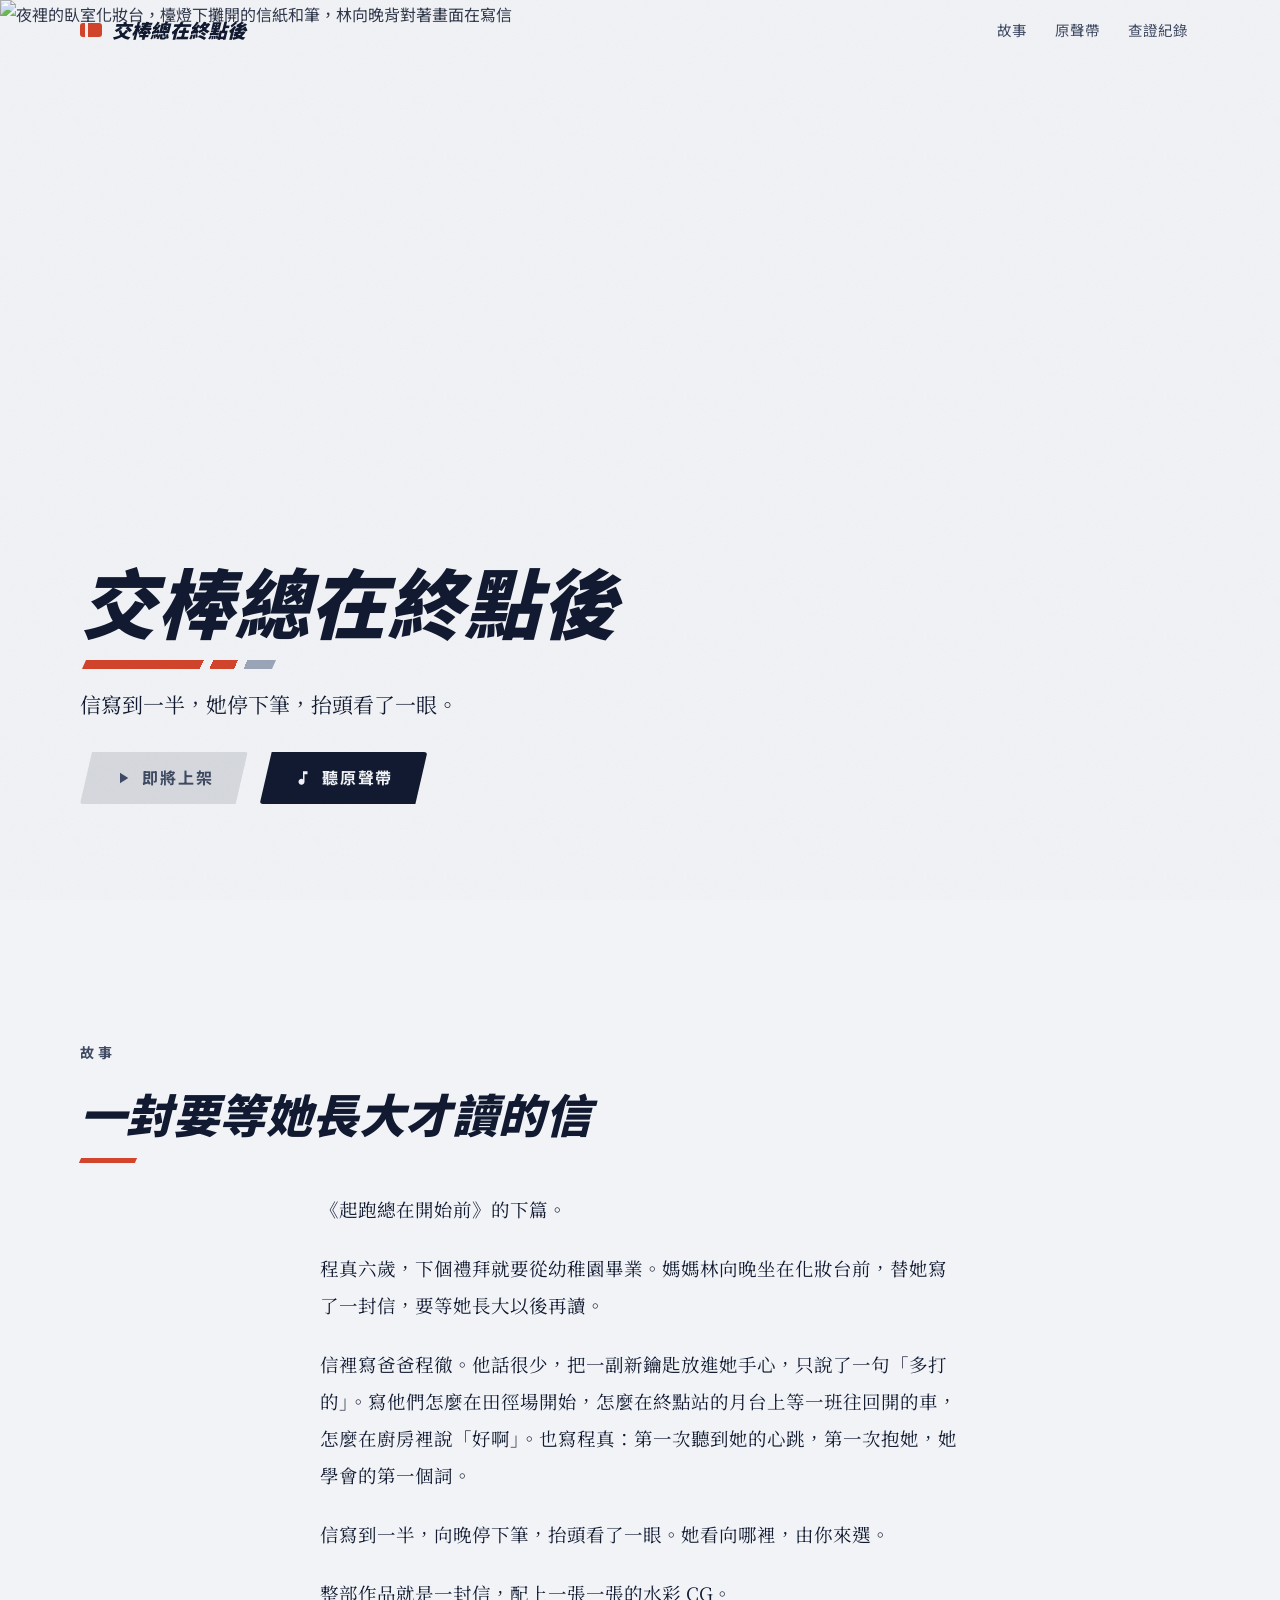
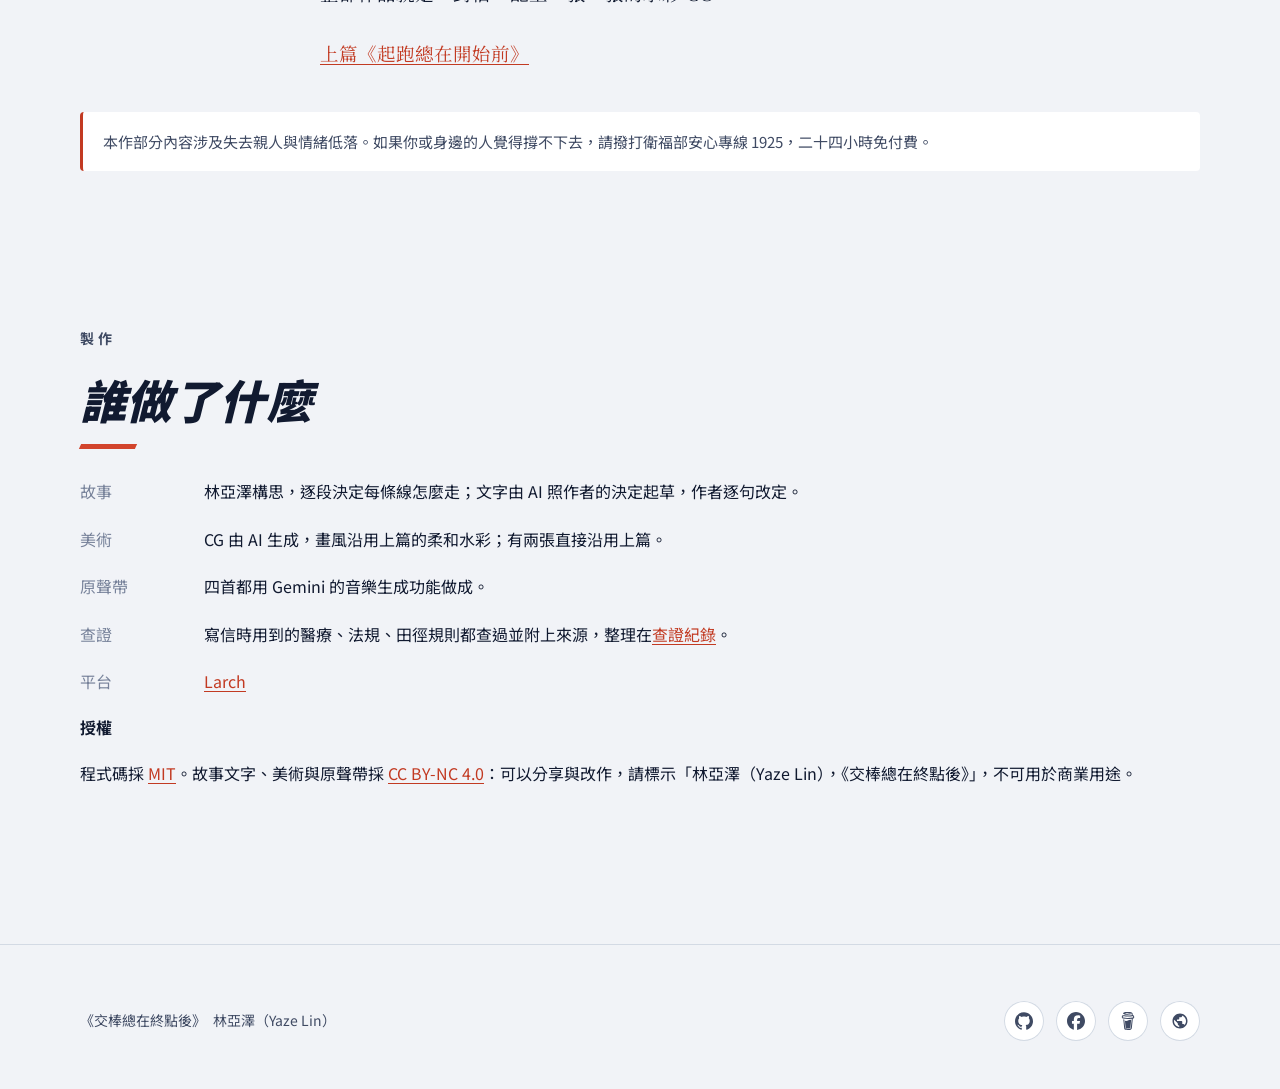
==== commit f6540855: "介紹文：「她看見了什麼……」改成「她看向哪裡，由你來選。」 Co-Authored-By: Claude Opus 5.5 <noreply@anthropic.com>" ====
--- a/docs/index.html
+++ b/docs/index.html
@@ -4,7 +4,7 @@
 <meta charset="utf-8">
 <meta name="viewport" content="width=device-width,initial-scale=1,viewport-fit=cover">
 <title>交棒總在終點後</title>
-<meta name="description" content="《起跑總在開始前》的下篇。林向晚寫給六歲女兒程真的一封信，寫到一半，她停下筆，抬頭看了一眼。她看見了什麼，信接下來就寫成什麼樣子。">
+<meta name="description" content="《起跑總在開始前》的下篇。林向晚寫給六歲女兒程真的一封信，寫到一半，她停下筆，抬頭看了一眼。她看向哪裡，由你來選。">
 <meta name="theme-color" content="#1b1f2d">
 <link rel="canonical" href="https://yazelin.github.io/larch-handoff/">
 <meta property="og:type" content="website">
@@ -70,7 +70,7 @@
       <p>《起跑總在開始前》的下篇。</p>
       <p>程真六歲，下個禮拜就要從幼稚園畢業。媽媽林向晚坐在化妝台前，替她寫了一封信，要等她長大以後再讀。</p>
       <p>信裡寫爸爸程徹。他話很少，把一副新鑰匙放進她手心，只說了一句「多打的」。寫他們怎麼在田徑場開始，怎麼在終點站的月台上等一班往回開的車，怎麼在廚房裡說「好啊」。也寫程真：第一次聽到她的心跳，第一次抱她，她學會的第一個詞。</p>
-      <p>信寫到一半，向晚停下筆，抬頭看了一眼。她看見了什麼，這封信接下來就會寫成什麼樣子。</p>
+      <p>信寫到一半，向晚停下筆，抬頭看了一眼。她看向哪裡，由你來選。</p>
       <p>整部作品就是一封信，配上一張一張的水彩 CG。</p>
       <p><a href="https://yazelin.github.io/larch-start-line/">上篇《起跑總在開始前》</a></p>
     </div>
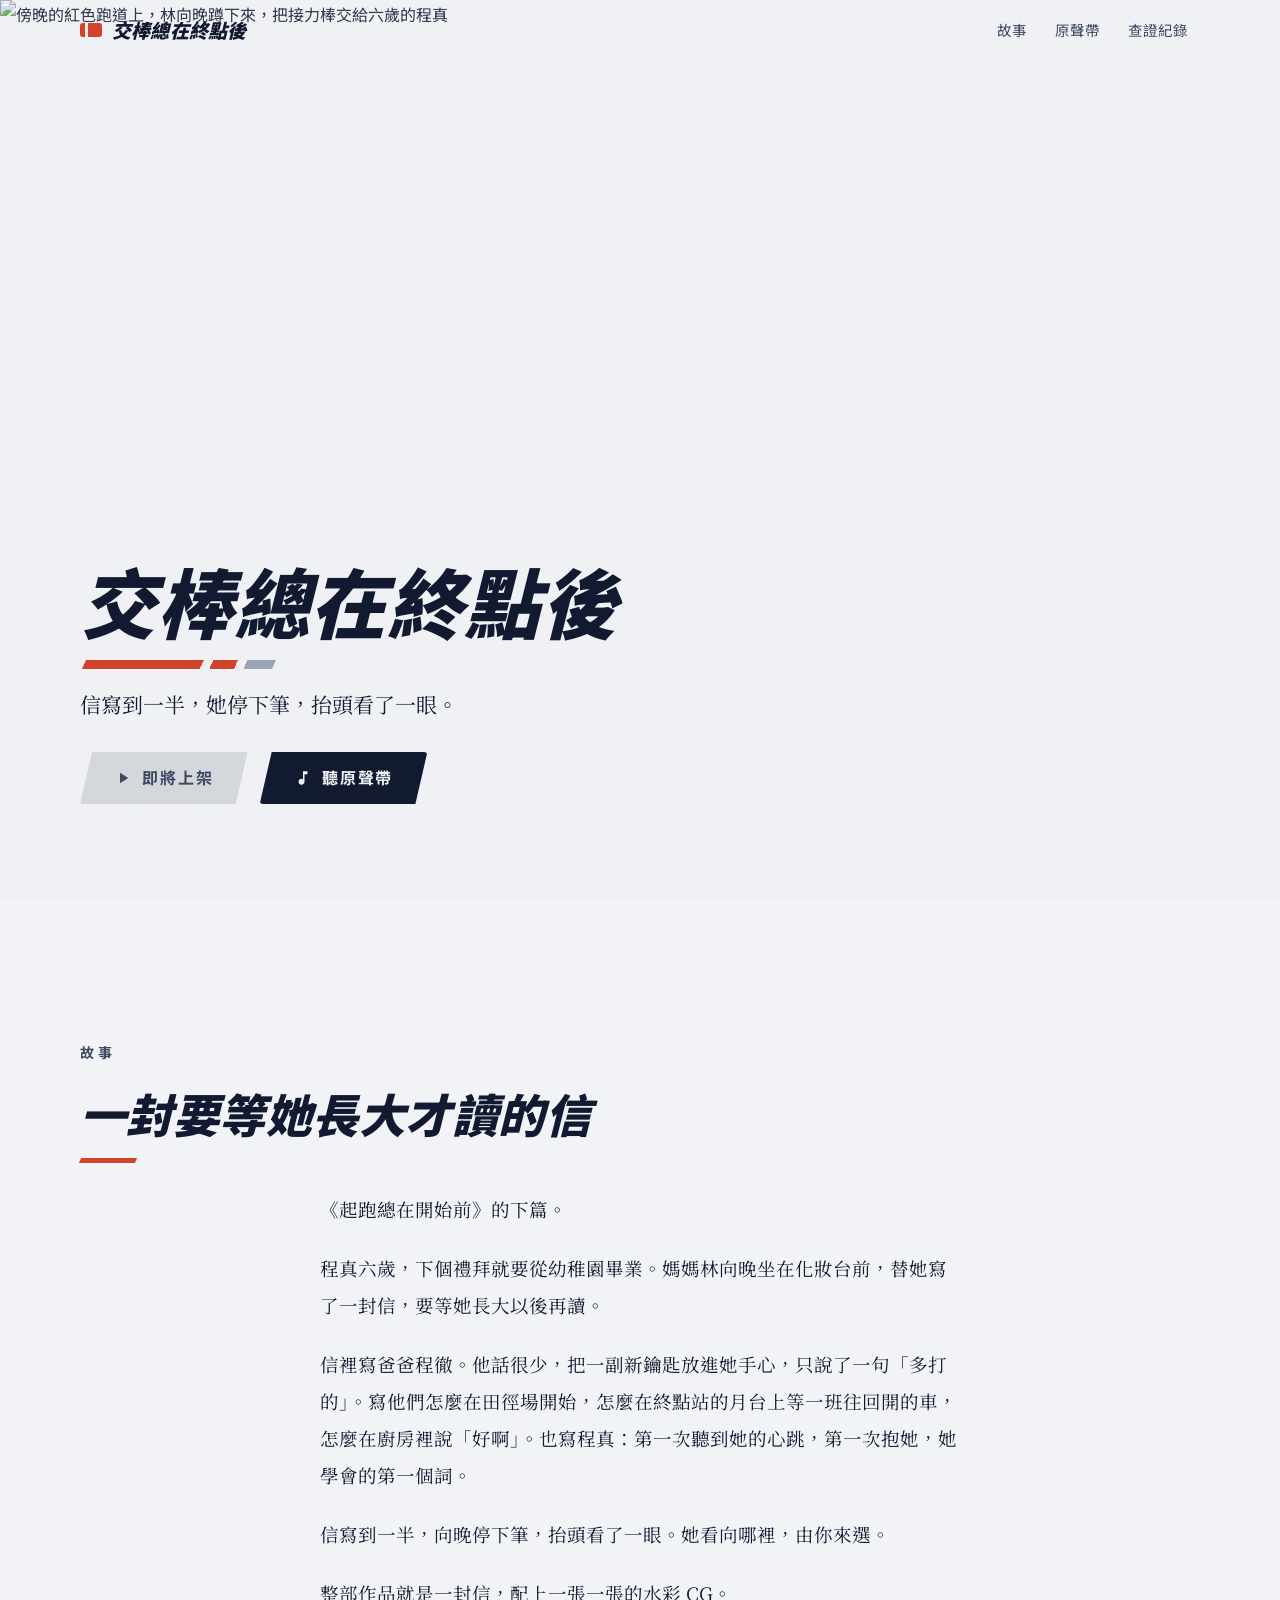
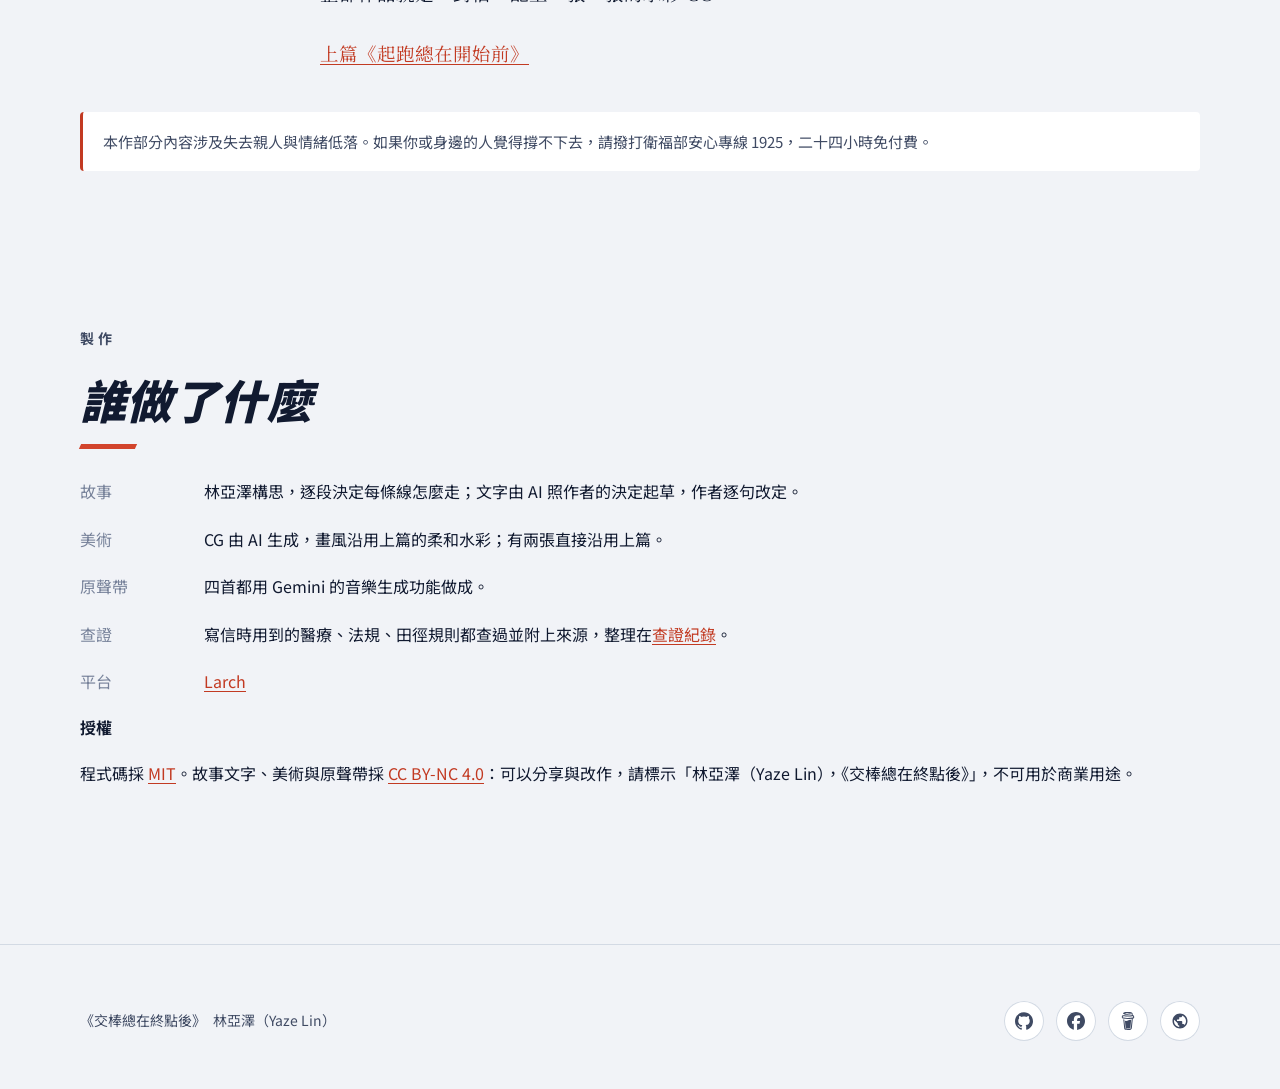
==== commit afc0aca3: "公開站：首頁換成封面，原聲帶換上新版 C20、C22 Co-Authored-By: Claude Opus 5.5 <noreply@anthropic.com>" ====
--- a/docs/index.html
+++ b/docs/index.html
@@ -10,7 +10,7 @@
 <meta property="og:type" content="website">
 <meta property="og:title" content="交棒總在終點後">
 <meta property="og:description" content="一封寫給女兒的信。寫到一半，她停下筆，抬頭看了一眼。">
-<meta property="og:image" content="https://cdn.jsdelivr.net/gh/yazelin/larch-handoff@main/assets/art/cg/C01_v1.webp">
+<meta property="og:image" content="https://cdn.jsdelivr.net/gh/yazelin/larch-handoff@main/assets/art/cg/COVER_v1.webp">
 <meta name="twitter:card" content="summary_large_image">
 <link rel="icon" href="data:image/svg+xml,%3Csvg xmlns='http://www.w3.org/2000/svg' viewBox='0 0 32 32'%3E%3Crect x='2' y='7' width='28' height='18' rx='4' fill='%23c4553e'/%3E%3Crect x='19' y='7' width='4' height='18' fill='%23fff'/%3E%3C/svg%3E">
 <link rel="preconnect" href="https://fonts.googleapis.com">
@@ -51,7 +51,7 @@
 </header>
 <main>
 <section class="hero" aria-label="交棒總在終點後">
-  <img data-a="art/cg/C01_v1.webp" alt="夜裡的臥室化妝台，檯燈下攤開的信紙和筆，林向晚背對著畫面在寫信">
+  <img data-a="art/cg/COVER_v1.webp" alt="傍晚的紅色跑道上，林向晚蹲下來，把接力棒交給六歲的程真">
   <div class="wrap">
     <h1>交棒總在終點後</h1>
     <p class="tag">信寫到一半，她停下筆，抬頭看了一眼。</p>
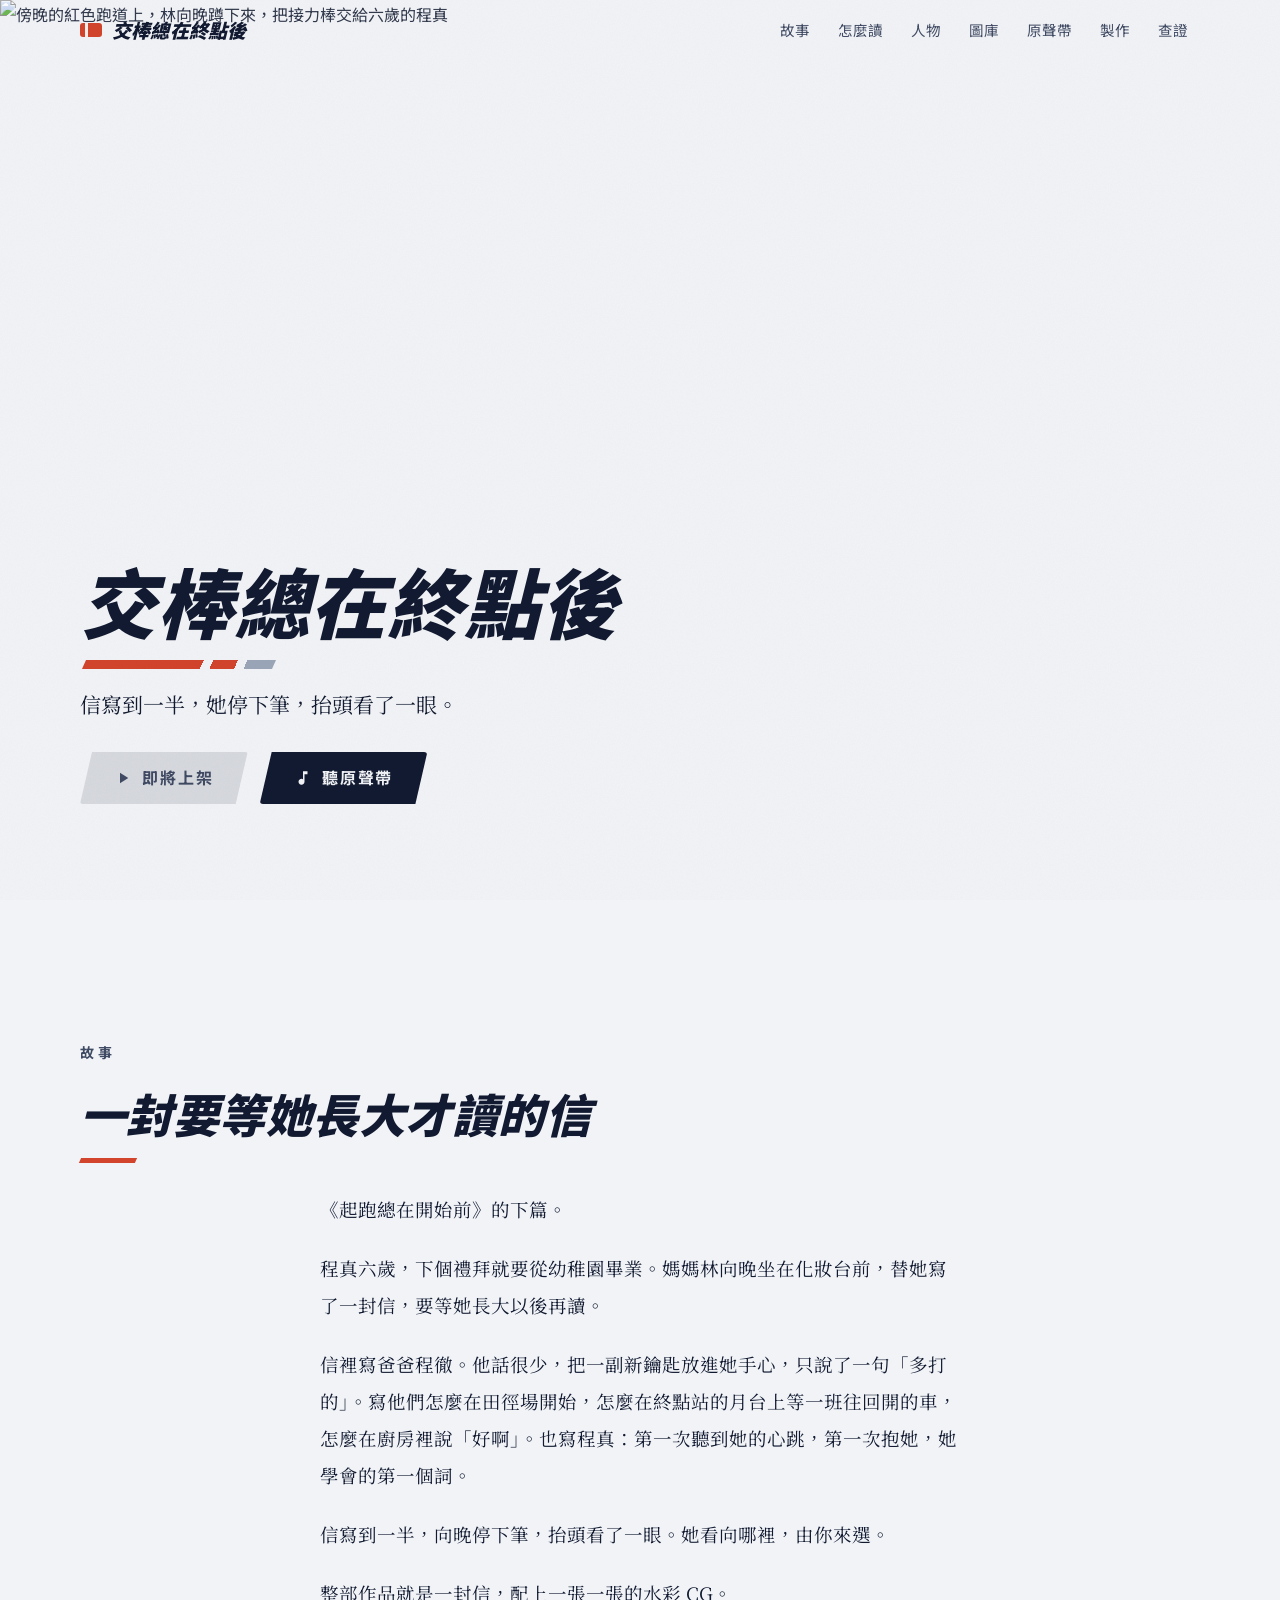
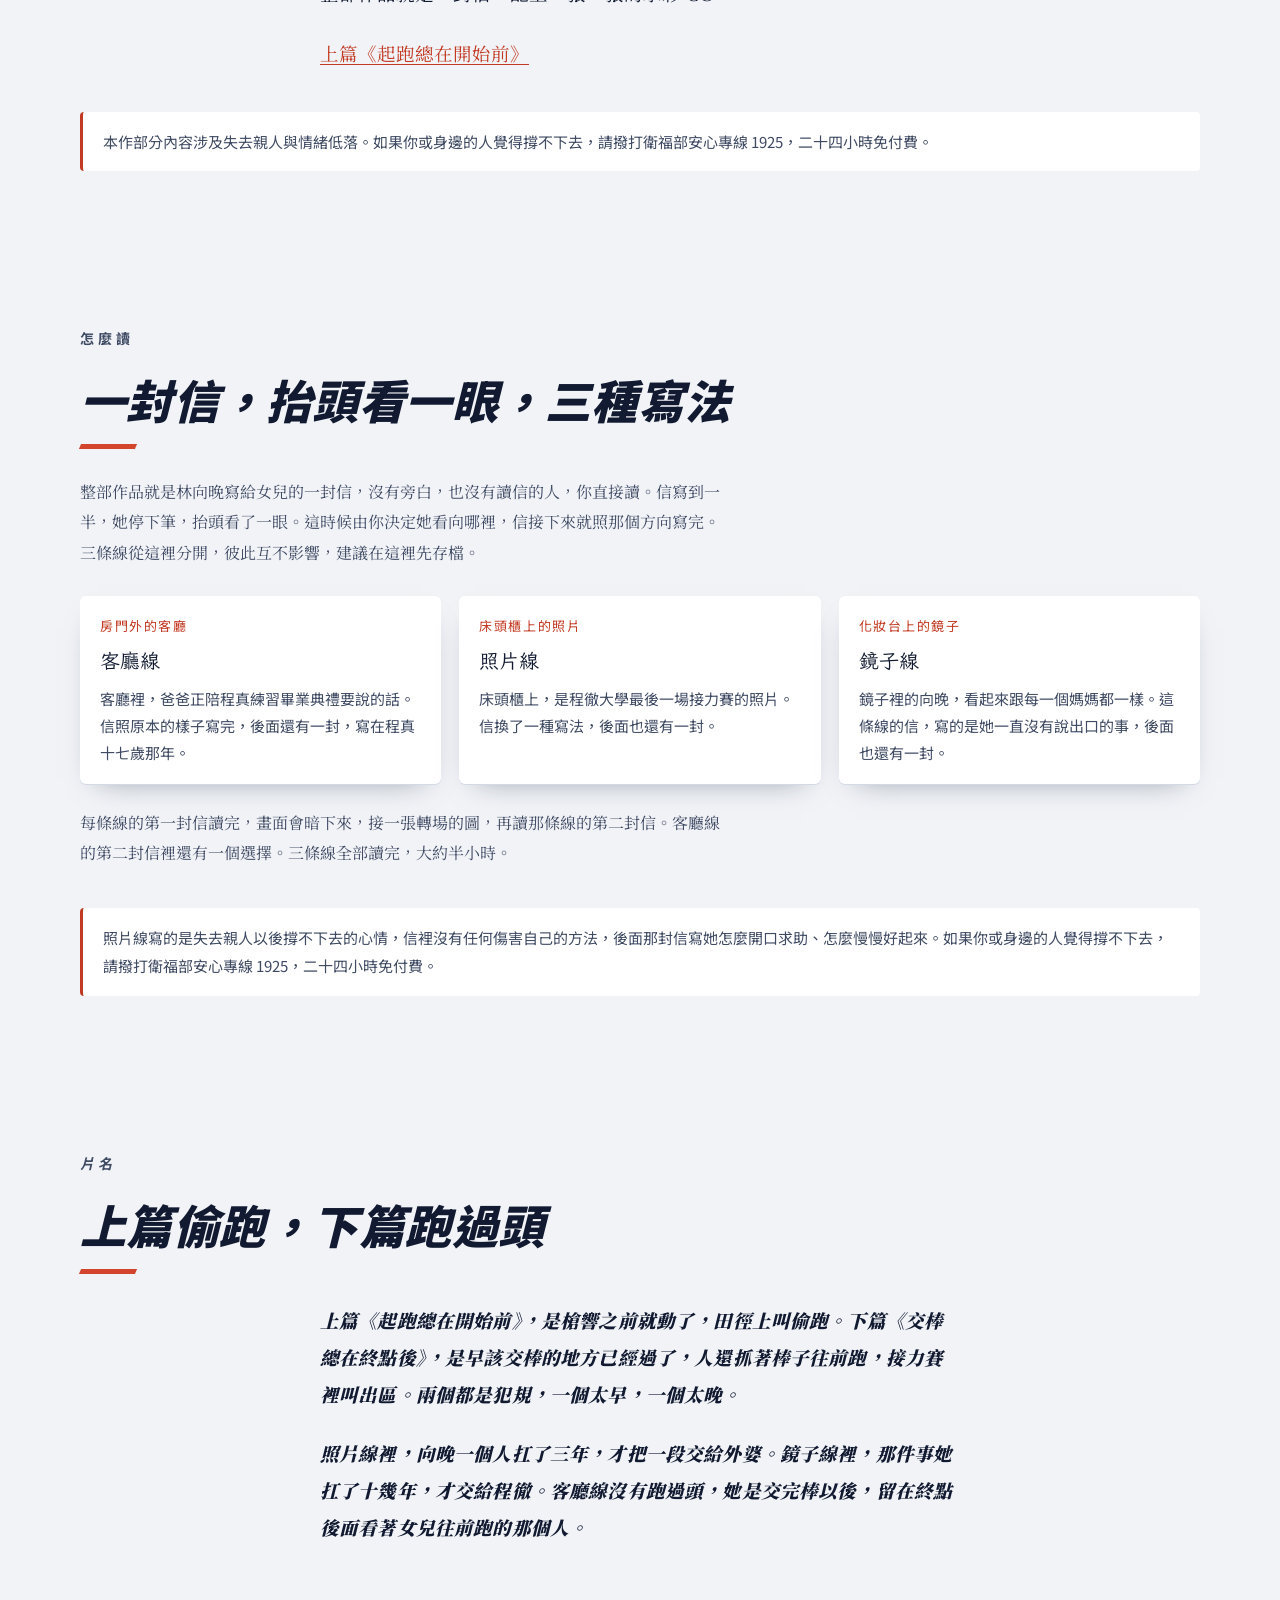
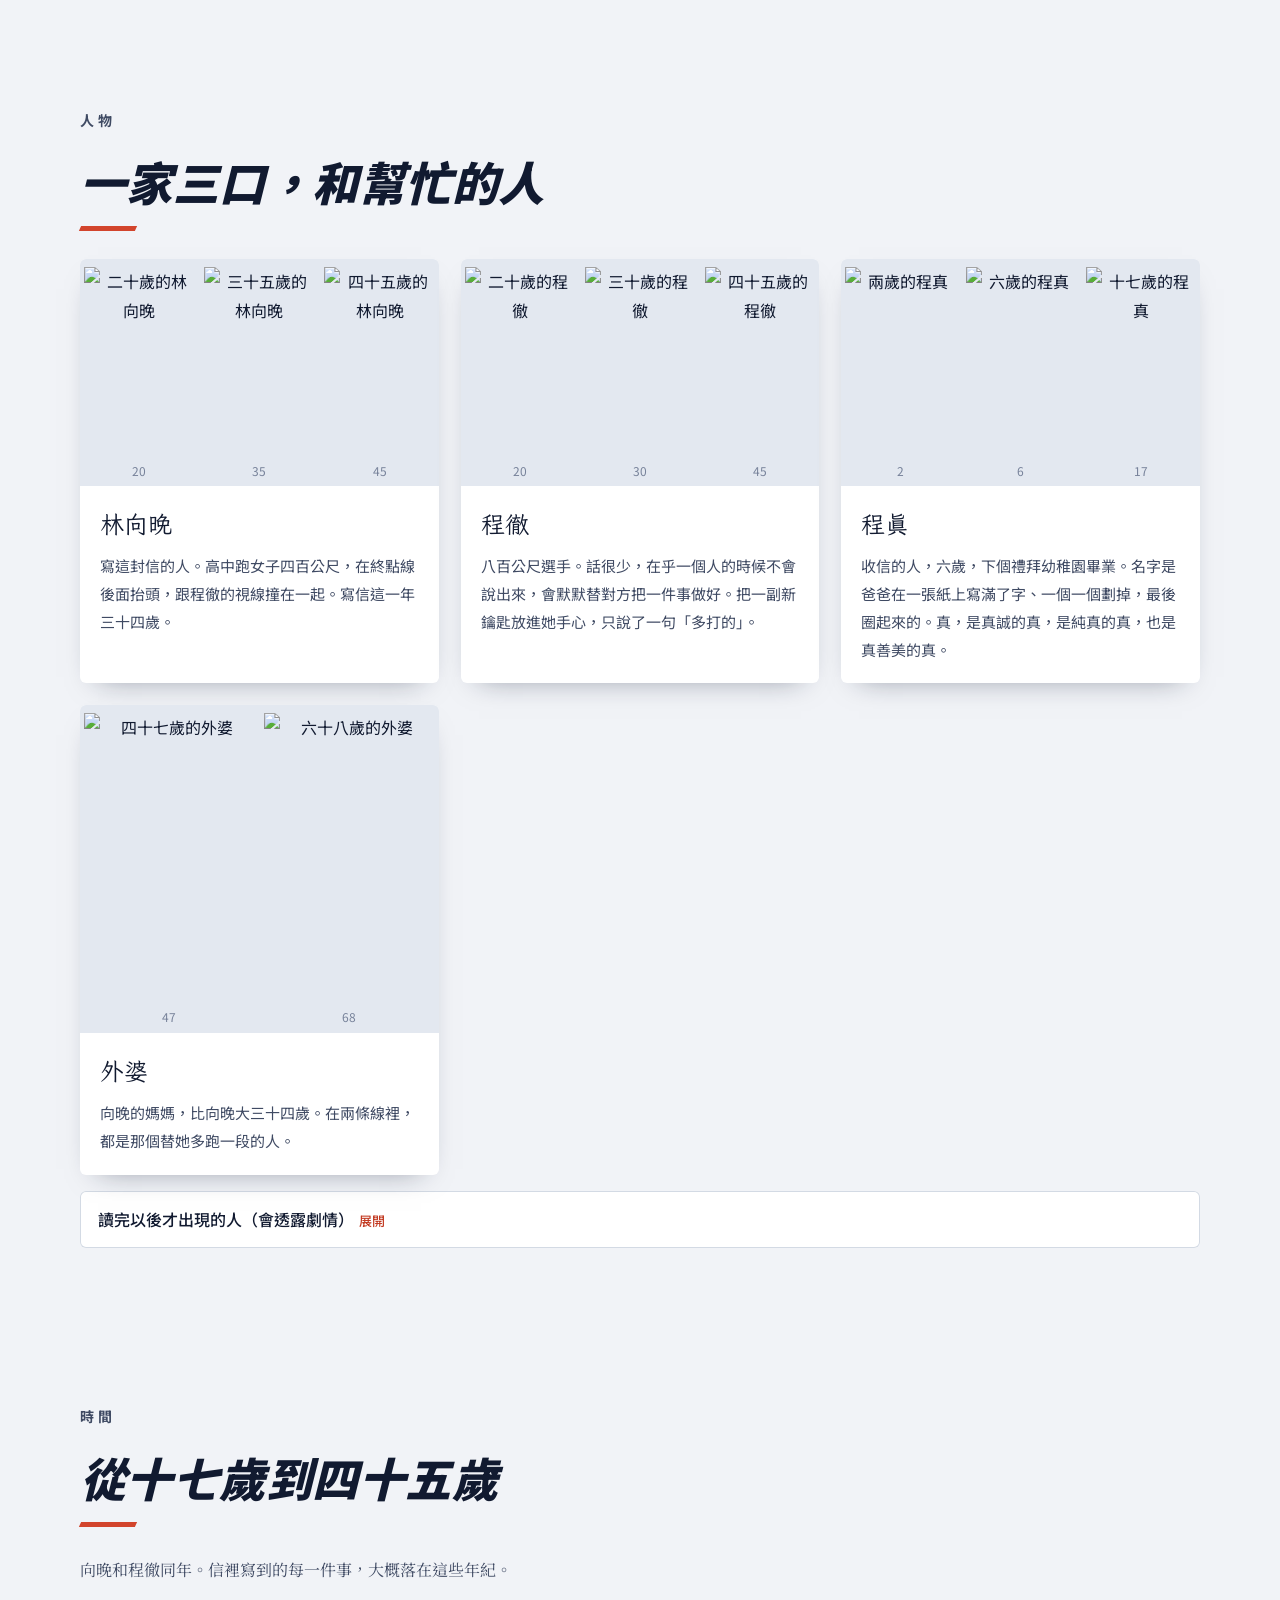
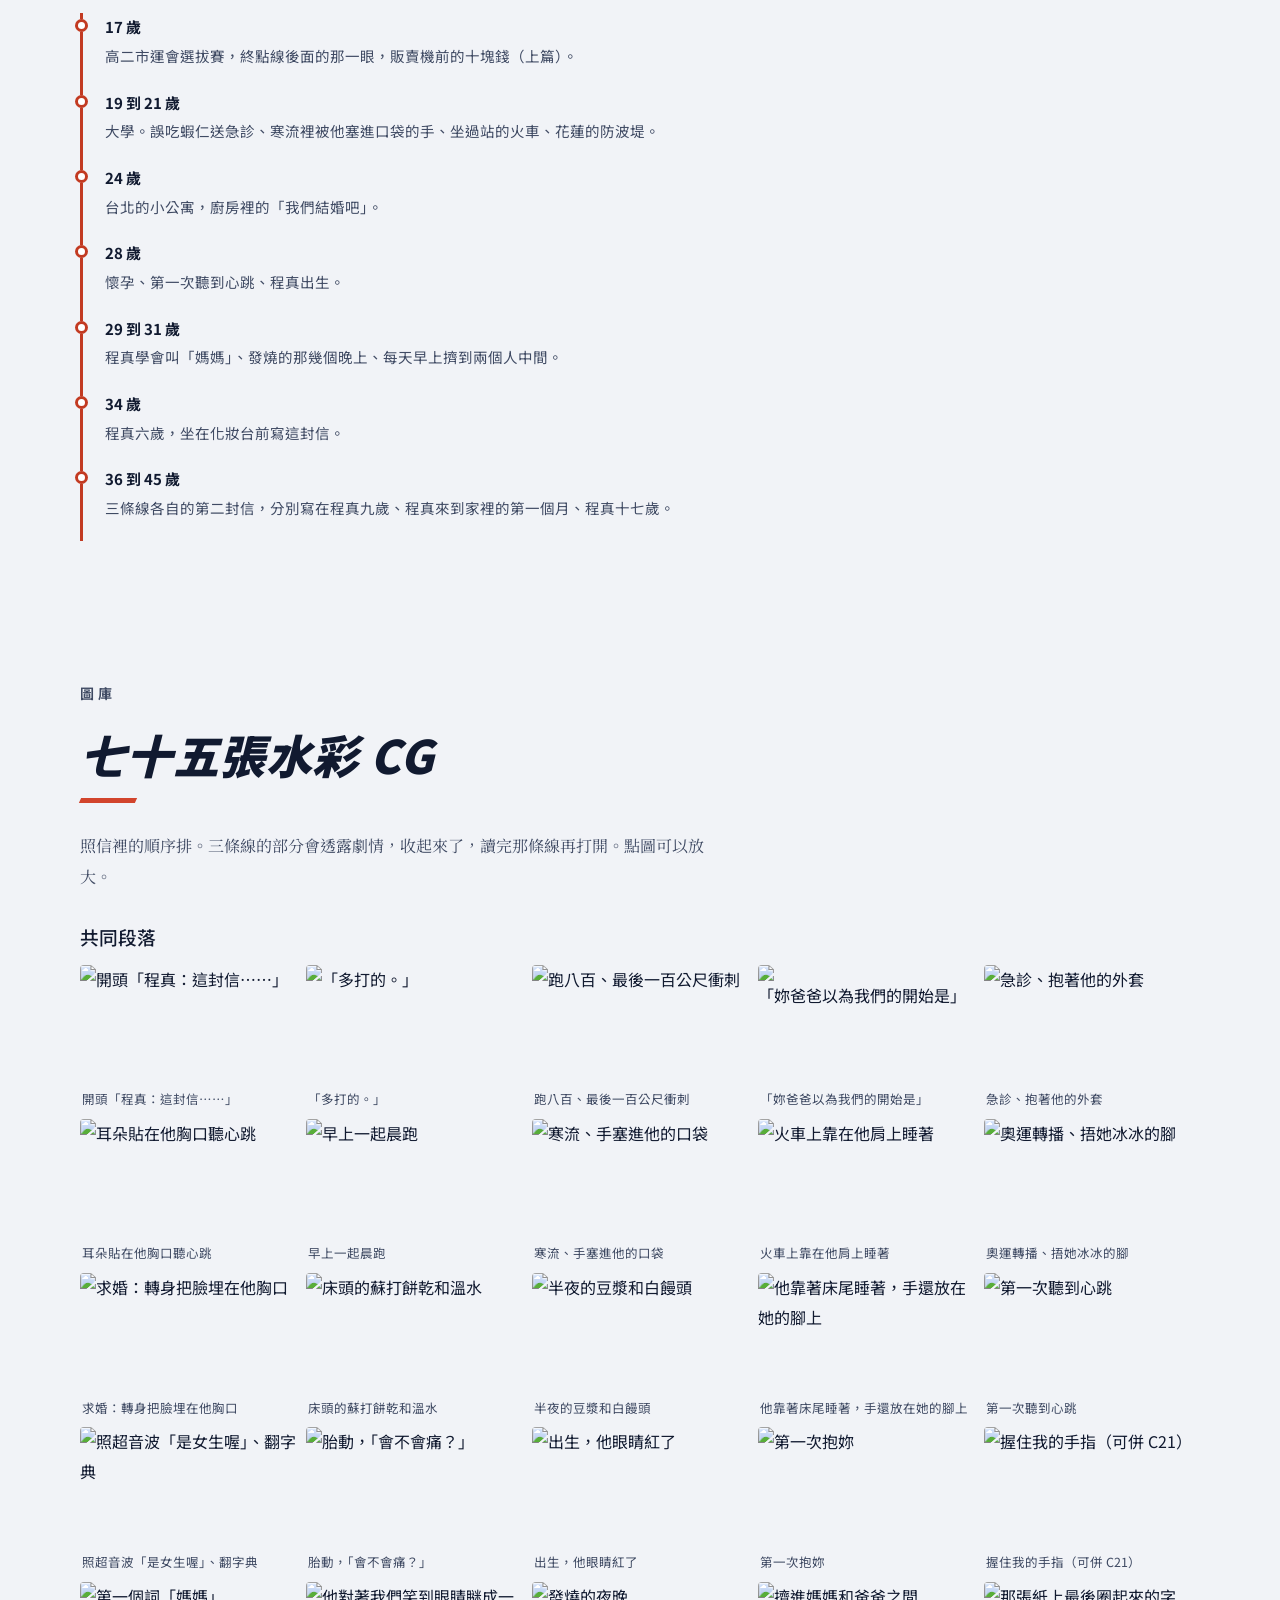
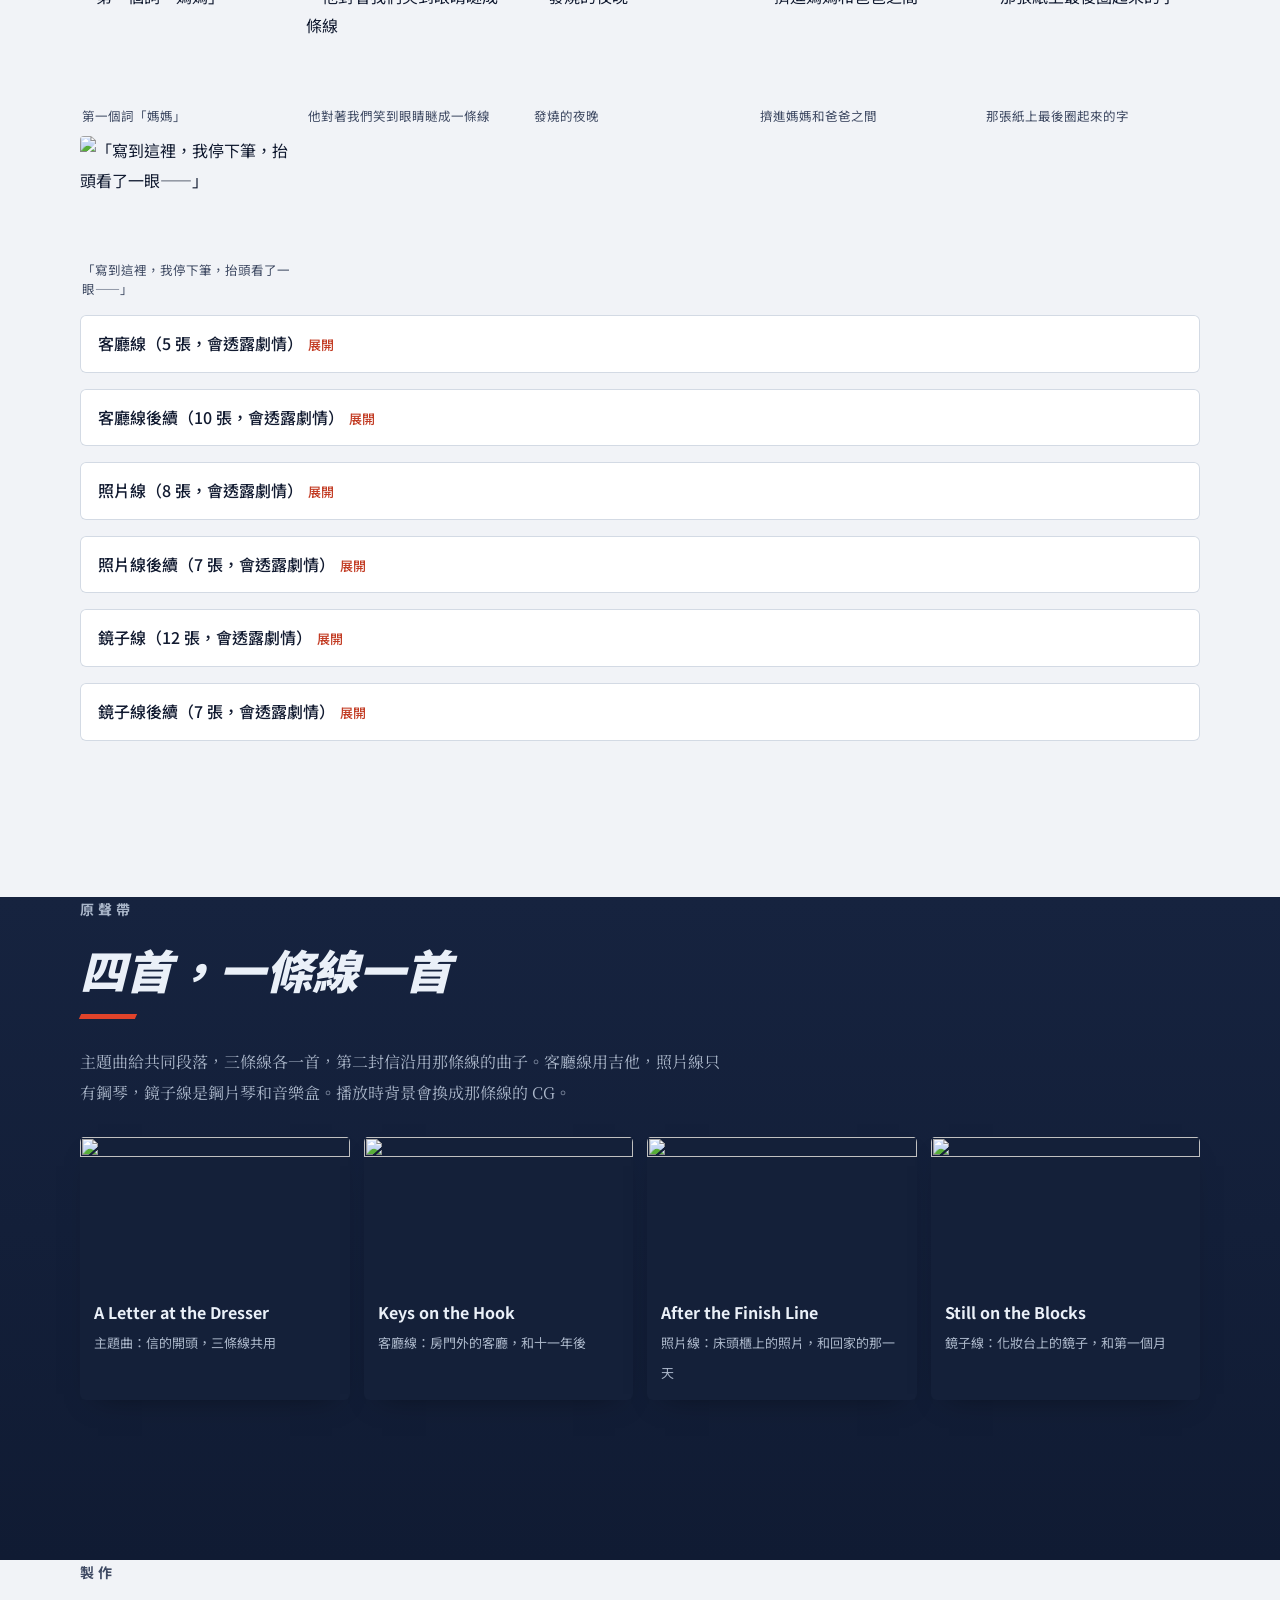
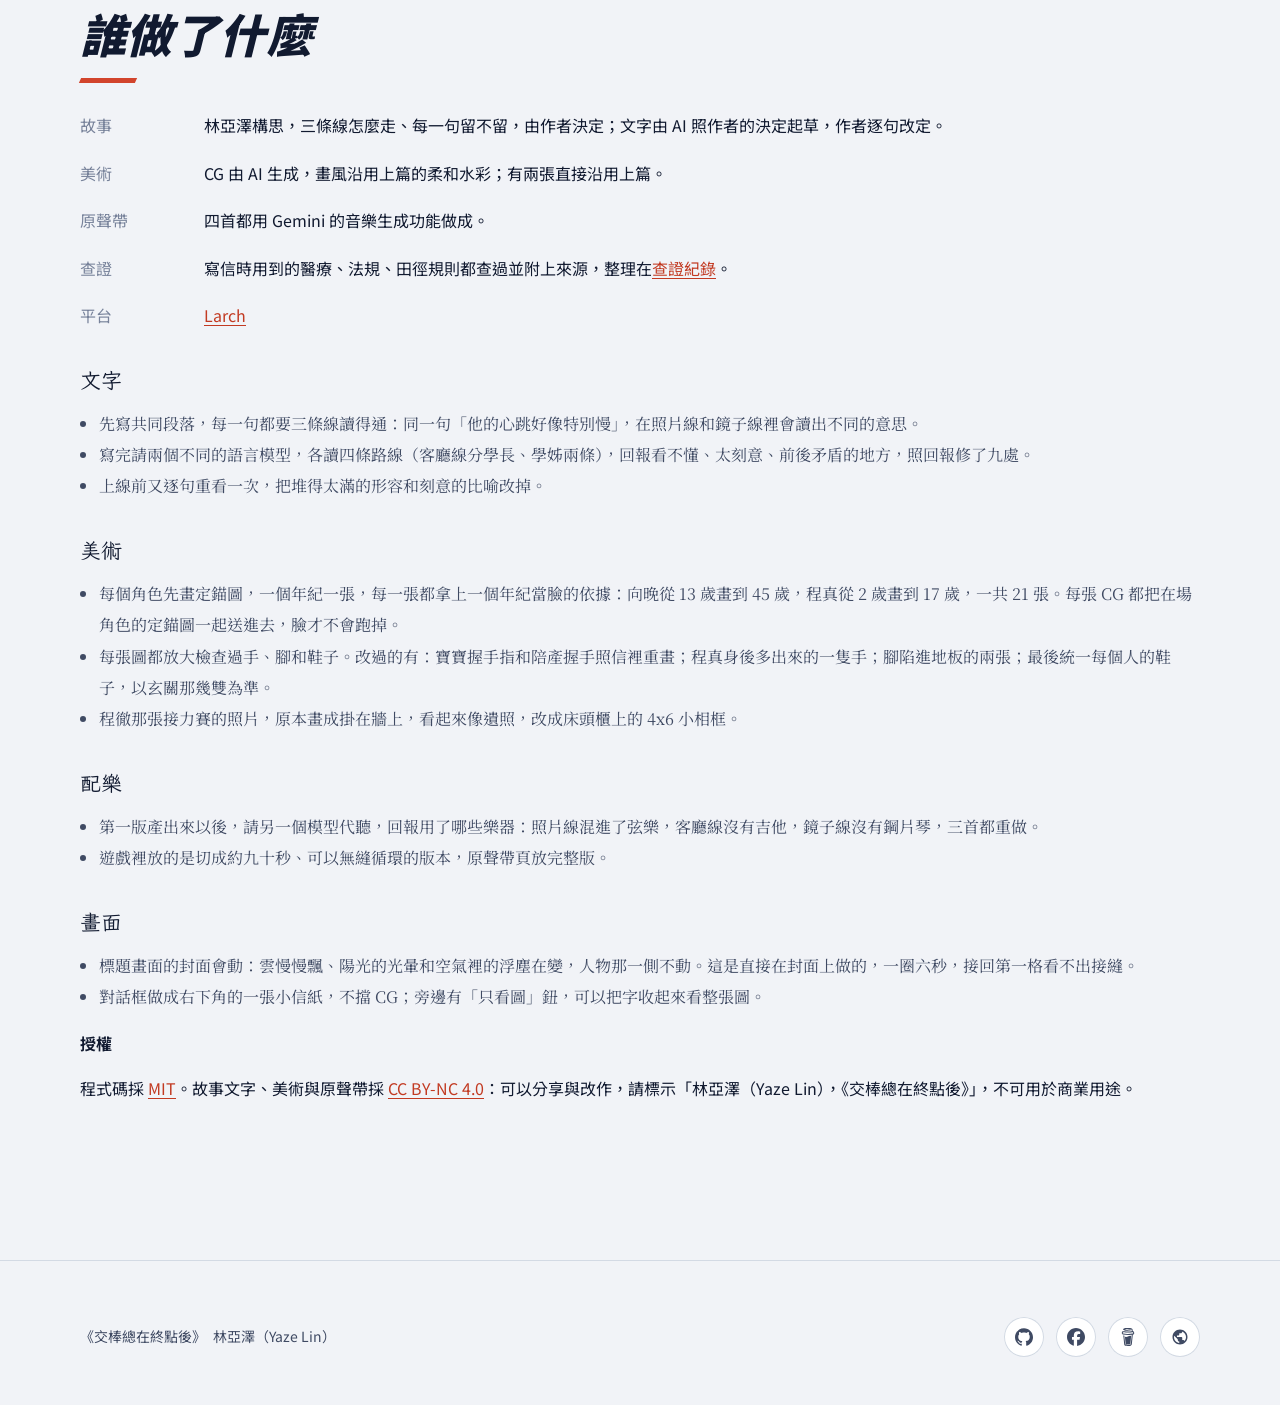
==== commit 3579afe6: "公開站補齊：怎麼讀、片名（偷跑／跑過頭）、人物（各年紀）、時間、圖庫 75 張（三條線收起來防劇透）、原聲帶、製作紀錄 Co-Authored-By: Claude Opus 5.5 <noreply" ====
--- a/docs/index.html
+++ b/docs/index.html
@@ -10,7 +10,7 @@
 <meta property="og:type" content="website">
 <meta property="og:title" content="交棒總在終點後">
 <meta property="og:description" content="一封寫給女兒的信。寫到一半，她停下筆，抬頭看了一眼。">
-<meta property="og:image" content="https://cdn.jsdelivr.net/gh/yazelin/larch-handoff@main/assets/art/cg/COVER_v1.webp">
+<meta property="og:image" content="https://cdn.jsdelivr.net/gh/yazelin/larch-handoff@img-common-79cc86011a/assets/art/cg/COVER_v3.webp">
 <meta name="twitter:card" content="summary_large_image">
 <link rel="icon" href="data:image/svg+xml,%3Csvg xmlns='http://www.w3.org/2000/svg' viewBox='0 0 32 32'%3E%3Crect x='2' y='7' width='28' height='18' rx='4' fill='%23c4553e'/%3E%3Crect x='19' y='7' width='4' height='18' fill='%23fff'/%3E%3C/svg%3E">
 <link rel="preconnect" href="https://fonts.googleapis.com">
@@ -35,7 +35,39 @@
 .credits{display:grid;gap:18px;margin:0}
 .credits div{display:grid;grid-template-columns:7em 1fr;gap:12px}
 .credits dt{color:var(--ink-3)}.credits dd{margin:0}
-@media (max-width:520px){.credits div{grid-template-columns:1fr;gap:2px}.top nav a{padding:6px 8px}}
+@media (max-width:720px){.credits div{grid-template-columns:1fr;gap:2px}.top .in{gap:10px}.brand span{white-space:nowrap}.top nav{overflow-x:auto;white-space:nowrap;scrollbar-width:none;min-width:0}.top nav::-webkit-scrollbar{display:none}.top nav a{padding:6px 8px;flex:none}}
+.sub{font-family:var(--f-serif);color:var(--ink-2);font-size:16px;line-height:1.9;max-width:40em;margin:0 0 28px}
+.cards3{display:grid;grid-template-columns:repeat(auto-fit,minmax(240px,1fr));gap:18px;margin:24px 0}
+.card{background:var(--card);border-radius:6px;padding:18px 20px;box-shadow:0 1px 0 var(--line),0 12px 28px -18px rgb(var(--shadow)/.5)}
+.card b{display:block;font-family:var(--f-display);font-weight:400;font-size:20px;margin:0 0 6px}
+.card p{margin:0;color:var(--ink-2);font-size:15px;line-height:1.8}
+.card .k{font-size:13px;color:var(--accent);letter-spacing:.12em;margin:0 0 4px}
+.people{display:grid;grid-template-columns:repeat(auto-fit,minmax(280px,1fr));gap:22px}
+.person{background:var(--card);border-radius:6px;overflow:hidden;box-shadow:0 12px 28px -18px rgb(var(--shadow)/.5)}
+.person .ages{display:flex;gap:2px;background:var(--paper-2)}
+.person .ages figure{flex:1;margin:0;text-align:center}
+.person .ages img{width:100%;aspect-ratio:3/5;object-fit:contain;object-position:50% 100%;display:block;padding:8px 4px 0}
+.person .ages figcaption{font-size:12px;color:var(--ink-3);padding:4px 0}
+.person .txt{padding:16px 20px 20px}.person h3{margin:0 0 6px;font-family:var(--f-display);font-weight:400;font-size:24px}
+.person p{margin:0;color:var(--ink-2);font-size:15px;line-height:1.85}
+.tl{list-style:none;margin:0;padding:0;border-left:3px solid var(--accent);max-width:40em}
+.tl li{position:relative;padding:0 0 18px 22px}.tl li::before{content:"";position:absolute;left:-8px;top:6px;width:13px;height:13px;border-radius:50%;background:var(--card);box-shadow:inset 0 0 0 3px var(--accent)}
+.tl b{display:block;font-size:15px}.tl span{color:var(--ink-2);font-size:14.5px}
+details.spoil{margin:16px 0;background:var(--card);border-radius:6px;box-shadow:inset 0 0 0 1px var(--line)}
+details.spoil summary{cursor:pointer;padding:14px 18px;font-weight:500;list-style:none}
+details.spoil summary::after{content:"　展開";color:var(--accent);font-size:13px}
+details.spoil[open] summary::after{content:"　收起"}
+details.spoil > div{padding:0 18px 18px}
+.grid{display:grid;grid-template-columns:repeat(auto-fill,minmax(200px,1fr));gap:10px}
+.grid figure{margin:0}.grid img{width:100%;aspect-ratio:16/9;object-fit:cover;border-radius:4px;display:block;cursor:zoom-in}
+.grid figcaption{font-size:12.5px;color:var(--ink-2);padding:4px 2px 0;line-height:1.5}
+#lb{position:fixed;inset:0;z-index:50;background:rgb(0 0 0/.88);display:none;align-items:center;justify-content:center;flex-direction:column;padding:16px}
+#lb.on{display:flex}#lb img{max-width:100%;max-height:82vh;border-radius:4px}#lb p{color:#eee;margin:12px 0 0;font-size:15px;text-align:center}
+.tracks{display:grid;grid-template-columns:repeat(auto-fit,minmax(220px,1fr));gap:14px;margin:20px 0}
+.tracks a{display:block;text-decoration:none;color:inherit;background:var(--card);border-radius:6px;overflow:hidden;box-shadow:0 12px 28px -18px rgb(var(--shadow)/.5)}
+.tracks img{width:100%;aspect-ratio:16/9;object-fit:cover;display:block}.tracks div{padding:10px 14px 14px}.tracks b{display:block}.tracks span{font-size:13px;color:var(--ink-2)}
+.notes h3{font-family:var(--f-display);font-weight:400;font-size:21px;margin:30px 0 8px}.notes p,.notes li{font-family:var(--f-serif);color:var(--ink-2);line-height:1.95;font-size:16px}
+.notes ul{padding-left:1.2em;margin:0}
 </style>
 </head>
 <body>
@@ -44,14 +76,18 @@
     <a class="brand" href="#"><i aria-hidden="true"></i><span>交棒總在終點後</span></a>
     <nav aria-label="頁面導覽">
       <a href="#story">故事</a>
+      <a href="#read">怎麼讀</a>
+      <a href="#people">人物</a>
+      <a href="#gallery">圖庫</a>
       <a href="music/">原聲帶</a>
-      <a href="sources/">查證紀錄</a>
+      <a href="#making">製作</a>
+      <a href="sources/">查證</a>
     </nav>
   </div>
 </header>
 <main>
 <section class="hero" aria-label="交棒總在終點後">
-  <img data-a="art/cg/COVER_v1.webp" alt="傍晚的紅色跑道上，林向晚蹲下來，把接力棒交給六歲的程真">
+  <img data-a="art/cg/COVER_v3.webp" alt="傍晚的紅色跑道上，林向晚蹲下來，把接力棒交給六歲的程真">
   <div class="wrap">
     <h1>交棒總在終點後</h1>
     <p class="tag">信寫到一半，她停下筆，抬頭看了一眼。</p>
@@ -78,17 +114,133 @@
   </div>
 </section>
 
+<section class="blk" id="read" style="padding-top:0">
+  <div class="wrap">
+    <p class="eyebrow">怎麼讀</p>
+    <h2 class="ttl">一封信，抬頭看一眼，三種寫法</h2>
+    <p class="sub">整部作品就是林向晚寫給女兒的一封信，沒有旁白，也沒有讀信的人，你直接讀。信寫到一半，她停下筆，抬頭看了一眼。這時候由你決定她看向哪裡，信接下來就照那個方向寫完。三條線從這裡分開，彼此互不影響，建議在這裡先存檔。</p>
+    <div class="cards3">
+      <div class="card"><p class="k">房門外的客廳</p><b>客廳線</b><p>客廳裡，爸爸正陪程真練習畢業典禮要說的話。信照原本的樣子寫完，後面還有一封，寫在程真十七歲那年。</p></div>
+      <div class="card"><p class="k">床頭櫃上的照片</p><b>照片線</b><p>床頭櫃上，是程徹大學最後一場接力賽的照片。信換了一種寫法，後面也還有一封。</p></div>
+      <div class="card"><p class="k">化妝台上的鏡子</p><b>鏡子線</b><p>鏡子裡的向晚，看起來跟每一個媽媽都一樣。這條線的信，寫的是她一直沒有說出口的事，後面也還有一封。</p></div>
+    </div>
+    <p class="sub">每條線的第一封信讀完，畫面會暗下來，接一張轉場的圖，再讀那條線的第二封信。客廳線的第二封信裡還有一個選擇。三條線全部讀完，大約半小時。</p>
+    <p class="notice">照片線寫的是失去親人以後撐不下去的心情，信裡沒有任何傷害自己的方法，後面那封信寫她怎麼開口求助、怎麼慢慢好起來。如果你或身邊的人覺得撐不下去，請撥打衛福部安心專線 1925，二十四小時免付費。</p>
+  </div>
+</section>
+
+<section class="blk" id="title" style="padding-top:0">
+  <div class="wrap">
+    <p class="eyebrow">片名</p>
+    <h2 class="ttl">上篇偷跑，下篇跑過頭</h2>
+    <div class="narrow">
+      <p>上篇《起跑總在開始前》，是槍響之前就動了，田徑上叫偷跑。下篇《交棒總在終點後》，是早該交棒的地方已經過了，人還抓著棒子往前跑，接力賽裡叫出區。兩個都是犯規，一個太早，一個太晚。</p>
+      <p>照片線裡，向晚一個人扛了三年，才把一段交給外婆。鏡子線裡，那件事她扛了十幾年，才交給程徹。客廳線沒有跑過頭，她是交完棒以後，留在終點後面看著女兒往前跑的那個人。</p>
+    </div>
+  </div>
+</section>
+
+<section class="blk" id="people" style="padding-top:0">
+  <div class="wrap">
+    <p class="eyebrow">人物</p>
+    <h2 class="ttl">一家三口，和幫忙的人</h2>
+    <div class="people">
+      <article class="person">
+        <div class="ages"><figure><img data-a="site/lin20_v1.webp" alt="二十歲的林向晚" loading="lazy"><figcaption>20</figcaption></figure><figure><img data-a="site/lin35_v1.webp" alt="三十五歲的林向晚" loading="lazy"><figcaption>35</figcaption></figure><figure><img data-a="site/lin45_v2.webp" alt="四十五歲的林向晚" loading="lazy"><figcaption>45</figcaption></figure></div>
+        <div class="txt"><h3>林向晚</h3><p>寫這封信的人。高中跑女子四百公尺，在終點線後面抬頭，跟程徹的視線撞在一起。寫信這一年三十四歲。</p></div>
+      </article>
+      <article class="person">
+        <div class="ages"><figure><img data-a="site/cheng20_v1.webp" alt="二十歲的程徹" loading="lazy"><figcaption>20</figcaption></figure><figure><img data-a="site/cheng30_v1.webp" alt="三十歲的程徹" loading="lazy"><figcaption>30</figcaption></figure><figure><img data-a="site/cheng45_v2.webp" alt="四十五歲的程徹" loading="lazy"><figcaption>45</figcaption></figure></div>
+        <div class="txt"><h3>程徹</h3><p>八百公尺選手。話很少，在乎一個人的時候不會說出來，會默默替對方把一件事做好。把一副新鑰匙放進她手心，只說了一句「多打的」。</p></div>
+      </article>
+      <article class="person">
+        <div class="ages"><figure><img data-a="site/zhen2_v1.webp" alt="兩歲的程真" loading="lazy"><figcaption>2</figcaption></figure><figure><img data-a="site/zhen6_v1.webp" alt="六歲的程真" loading="lazy"><figcaption>6</figcaption></figure><figure><img data-a="site/zhen17_v1.webp" alt="十七歲的程真" loading="lazy"><figcaption>17</figcaption></figure></div>
+        <div class="txt"><h3>程真</h3><p>收信的人，六歲，下個禮拜幼稚園畢業。名字是爸爸在一張紙上寫滿了字、一個一個劃掉，最後圈起來的。真，是真誠的真，是純真的真，也是真善美的真。</p></div>
+      </article>
+      <article class="person">
+        <div class="ages"><figure><img data-a="site/grandma47_v1.webp" alt="四十七歲的外婆" loading="lazy"><figcaption>47</figcaption></figure><figure><img data-a="site/grandma68_v1.webp" alt="六十八歲的外婆" loading="lazy"><figcaption>68</figcaption></figure></div>
+        <div class="txt"><h3>外婆</h3><p>向晚的媽媽，比向晚大三十四歲。在兩條線裡，都是那個替她多跑一段的人。</p></div>
+      </article>
+    </div>
+    <details class="spoil"><summary>讀完以後才出現的人（會透露劇情）</summary><div class="people">
+      <article class="person"><div class="ages"><figure><img data-a="site/senior_boy_v1.webp" alt="田徑隊的學長" loading="lazy"><figcaption>18</figcaption></figure></div><div class="txt"><h3>田徑隊的學長</h3><p>客廳線第二封信裡，程真帶回家吃飯的人，有兩種可能，這是其中一個。跑八百公尺，跟程徹一樣。</p></div></article>
+      <article class="person"><div class="ages"><figure><img data-a="site/senior_girl_v1.webp" alt="田徑隊的學姊" loading="lazy"><figcaption>18</figcaption></figure></div><div class="txt"><h3>田徑隊的學姊</h3><p>另一個選擇裡，程真帶回家的人。跑四百公尺，跟向晚一樣。</p></div></article>
+      <article class="person"><div class="ages"><figure><img data-a="site/adopt4_v1.webp" alt="四歲的女孩" loading="lazy"><figcaption>4</figcaption></figure></div><div class="txt"><h3>四歲的女孩</h3><p>鏡子線第二封信裡，來到這個家的孩子。見面那天，向晚問她願不願意叫程真，她想了很久，點了點頭。</p></div></article>
+    </div></details>
+  </div>
+</section>
+
+<section class="blk" id="years" style="padding-top:0">
+  <div class="wrap">
+    <p class="eyebrow">時間</p>
+    <h2 class="ttl">從十七歲到四十五歲</h2>
+    <p class="sub">向晚和程徹同年。信裡寫到的每一件事，大概落在這些年紀。</p>
+    <ol class="tl">
+      <li><b>17 歲</b><span>高二市運會選拔賽，終點線後面的那一眼，販賣機前的十塊錢（上篇）。</span></li>
+      <li><b>19 到 21 歲</b><span>大學。誤吃蝦仁送急診、寒流裡被他塞進口袋的手、坐過站的火車、花蓮的防波堤。</span></li>
+      <li><b>24 歲</b><span>台北的小公寓，廚房裡的「我們結婚吧」。</span></li>
+      <li><b>28 歲</b><span>懷孕、第一次聽到心跳、程真出生。</span></li>
+      <li><b>29 到 31 歲</b><span>程真學會叫「媽媽」、發燒的那幾個晚上、每天早上擠到兩個人中間。</span></li>
+      <li><b>34 歲</b><span>程真六歲，坐在化妝台前寫這封信。</span></li>
+      <li><b>36 到 45 歲</b><span>三條線各自的第二封信，分別寫在程真九歲、程真來到家裡的第一個月、程真十七歲。</span></li>
+    </ol>
+  </div>
+</section>
+
+<section class="blk" id="gallery" style="padding-top:0">
+  <div class="wrap">
+    <p class="eyebrow">圖庫</p>
+    <h2 class="ttl">七十五張水彩 CG</h2>
+    <p class="sub">照信裡的順序排。三條線的部分會透露劇情，收起來了，讀完那條線再打開。點圖可以放大。</p>
+    <div id="gal"></div>
+  </div>
+</section>
+<div id="lb" role="dialog" aria-label="放大圖片"><img alt=""><p></p></div>
+
+<section class="blk" id="ost" style="padding-top:0">
+  <div class="wrap">
+    <p class="eyebrow">原聲帶</p>
+    <h2 class="ttl">四首，一條線一首</h2>
+    <p class="sub">主題曲給共同段落，三條線各一首，第二封信沿用那條線的曲子。客廳線用吉他，照片線只有鋼琴，鏡子線是鋼片琴和音樂盒。播放時背景會換成那條線的 CG。</p>
+    <div class="tracks" id="trk"></div>
+  </div>
+</section>
+
 <section class="blk" id="making" style="padding-top:0">
   <div class="wrap">
     <p class="eyebrow">製作</p>
     <h2 class="ttl">誰做了什麼</h2>
     <dl class="credits">
-      <div><dt>故事</dt><dd>林亞澤構思，逐段決定每條線怎麼走；文字由 AI 照作者的決定起草，作者逐句改定。</dd></div>
+      <div><dt>故事</dt><dd>林亞澤構思，三條線怎麼走、每一句留不留，由作者決定；文字由 AI 照作者的決定起草，作者逐句改定。</dd></div>
       <div><dt>美術</dt><dd>CG 由 AI 生成，畫風沿用上篇的柔和水彩；有兩張直接沿用上篇。</dd></div>
       <div><dt>原聲帶</dt><dd>四首都用 Gemini 的音樂生成功能做成。</dd></div>
       <div><dt>查證</dt><dd>寫信時用到的醫療、法規、田徑規則都查過並附上來源，整理在<a href="sources/">查證紀錄</a>。</dd></div>
       <div><dt>平台</dt><dd><a href="https://larch.ink/" target="_blank" rel="noopener">Larch</a></dd></div>
     </dl>
+    <div class="notes">
+      <h3>文字</h3>
+      <ul>
+        <li>先寫共同段落，每一句都要三條線讀得通：同一句「他的心跳好像特別慢」，在照片線和鏡子線裡會讀出不同的意思。</li>
+        <li>寫完請兩個不同的語言模型，各讀四條路線（客廳線分學長、學姊兩條），回報看不懂、太刻意、前後矛盾的地方，照回報修了九處。</li>
+        <li>上線前又逐句重看一次，把堆得太滿的形容和刻意的比喻改掉。</li>
+      </ul>
+      <h3>美術</h3>
+      <ul>
+        <li>每個角色先畫定錨圖，一個年紀一張，每一張都拿上一個年紀當臉的依據：向晚從 13 歲畫到 45 歲，程真從 2 歲畫到 17 歲，一共 21 張。每張 CG 都把在場角色的定錨圖一起送進去，臉才不會跑掉。</li>
+        <li>每張圖都放大檢查過手、腳和鞋子。改過的有：寶寶握手指和陪產握手照信裡重畫；程真身後多出來的一隻手；腳陷進地板的兩張；最後統一每個人的鞋子，以玄關那幾雙為準。</li>
+        <li>程徹那張接力賽的照片，原本畫成掛在牆上，看起來像遺照，改成床頭櫃上的 4x6 小相框。</li>
+      </ul>
+      <h3>配樂</h3>
+      <ul>
+        <li>第一版產出來以後，請另一個模型代聽，回報用了哪些樂器：照片線混進了弦樂，客廳線沒有吉他，鏡子線沒有鋼片琴，三首都重做。</li>
+        <li>遊戲裡放的是切成約九十秒、可以無縫循環的版本，原聲帶頁放完整版。</li>
+      </ul>
+      <h3>畫面</h3>
+      <ul>
+        <li>標題畫面的封面會動：雲慢慢飄、陽光的光暈和空氣裡的浮塵在變，人物那一側不動。這是直接在封面上做的，一圈六秒，接回第一格看不出接縫。</li>
+        <li>對話框做成右下角的一張小信紙，不擋 CG；旁邊有「只看圖」鈕，可以把字收起來看整張圖。</li>
+      </ul>
+    </div>
     <div class="lic">
       <p><b>授權</b></p>
       <p>程式碼採 <a href="https://github.com/yazelin/larch-handoff/blob/main/LICENSE" target="_blank" rel="noopener">MIT</a>。故事文字、美術與原聲帶採 <a href="https://creativecommons.org/licenses/by-nc/4.0/deed.zh-hant" target="_blank" rel="noopener">CC BY-NC 4.0</a>：可以分享與改作，請標示「林亞澤（Yaze Lin），《交棒總在終點後》」，不可用於商業用途。</p>
@@ -119,6 +271,27 @@
 </dialog>
 
 <script src="assets-site/site.js"></script>
+<script src="assets-site/tracks.js"></script>
+<script src="assets-site/gallery.js"></script>
+<script>
+(function () {
+  var g = document.getElementById("gal"), h = "";
+  (window.GALLERY || []).forEach(function (s, i) {
+    var items = s.items.map(function (it) { return '<figure><img data-a="' + it[0] + '" alt="' + it[1] + '" loading="lazy"><figcaption>' + it[1] + '</figcaption></figure>'; }).join("");
+    if (i === 0) h += '<h3 style="font-weight:500;margin:0 0 10px">' + s.name + '</h3><div class="grid">' + items + '</div>';
+    else h += '<details class="spoil"><summary>' + s.name + '（' + s.items.length + ' 張，會透露劇情）</summary><div><div class="grid">' + items + '</div></div></details>';
+  });
+  g.innerHTML = h;
+  document.getElementById("trk").innerHTML = (window.TRACKS || []).map(function (t) {
+    return '<a href="music/#' + t.n + '"><img data-a="' + t.cover + '" alt="" loading="lazy"><div><b>' + t.title + '</b><span>' + t.scene + '</span></div></a>';
+  }).join("");
+  if (window.SITE) SITE.apply(document);
+  var lb = document.getElementById("lb");
+  g.addEventListener("click", function (e) { var im = e.target.closest("img"); if (!im) return; lb.querySelector("img").src = im.src; lb.querySelector("p").textContent = im.alt; lb.classList.add("on"); });
+  lb.addEventListener("click", function () { lb.classList.remove("on"); });
+  addEventListener("keydown", function (e) { if (e.key === "Escape") lb.classList.remove("on"); });
+})();
+</script>
 
 <!-- yz-promo-footer v11 | 三件套+BMC 注意力效果 | https://github.com/yazelin/promo-footer-skill -->
 <script>
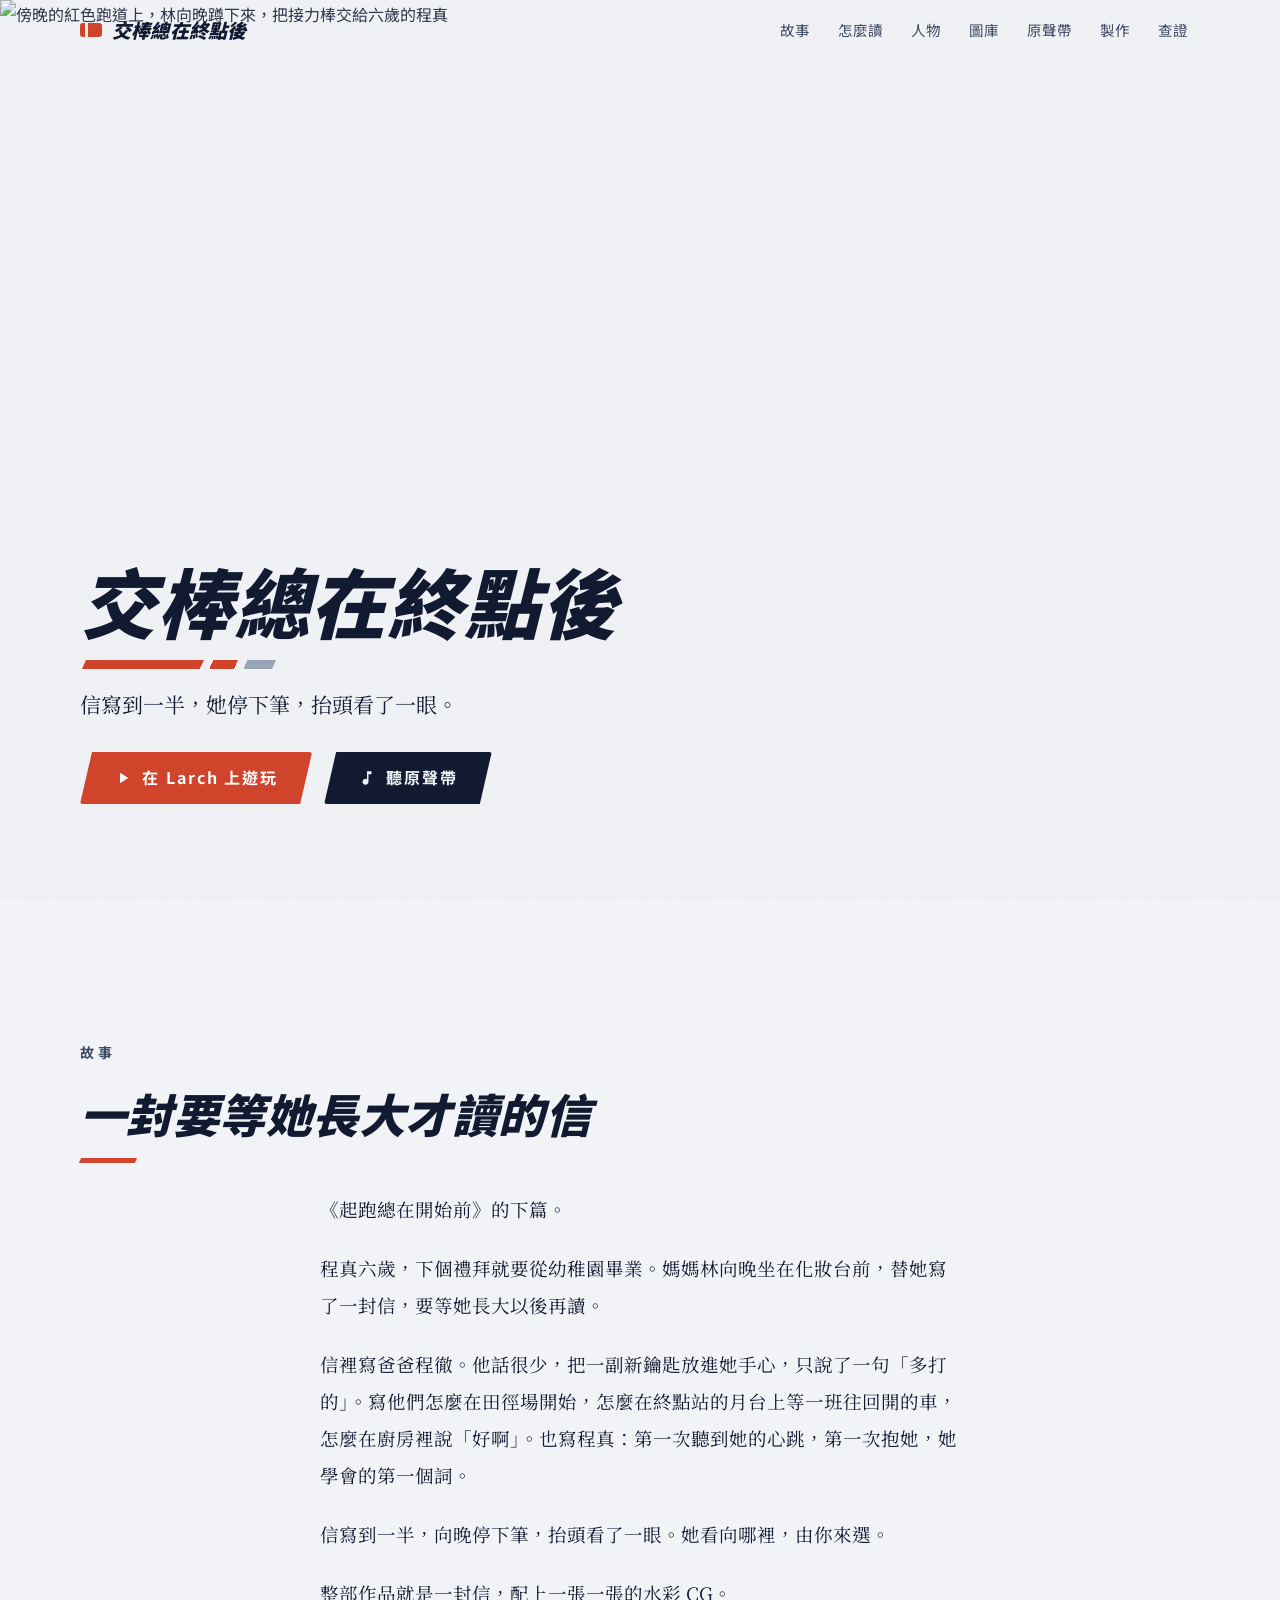
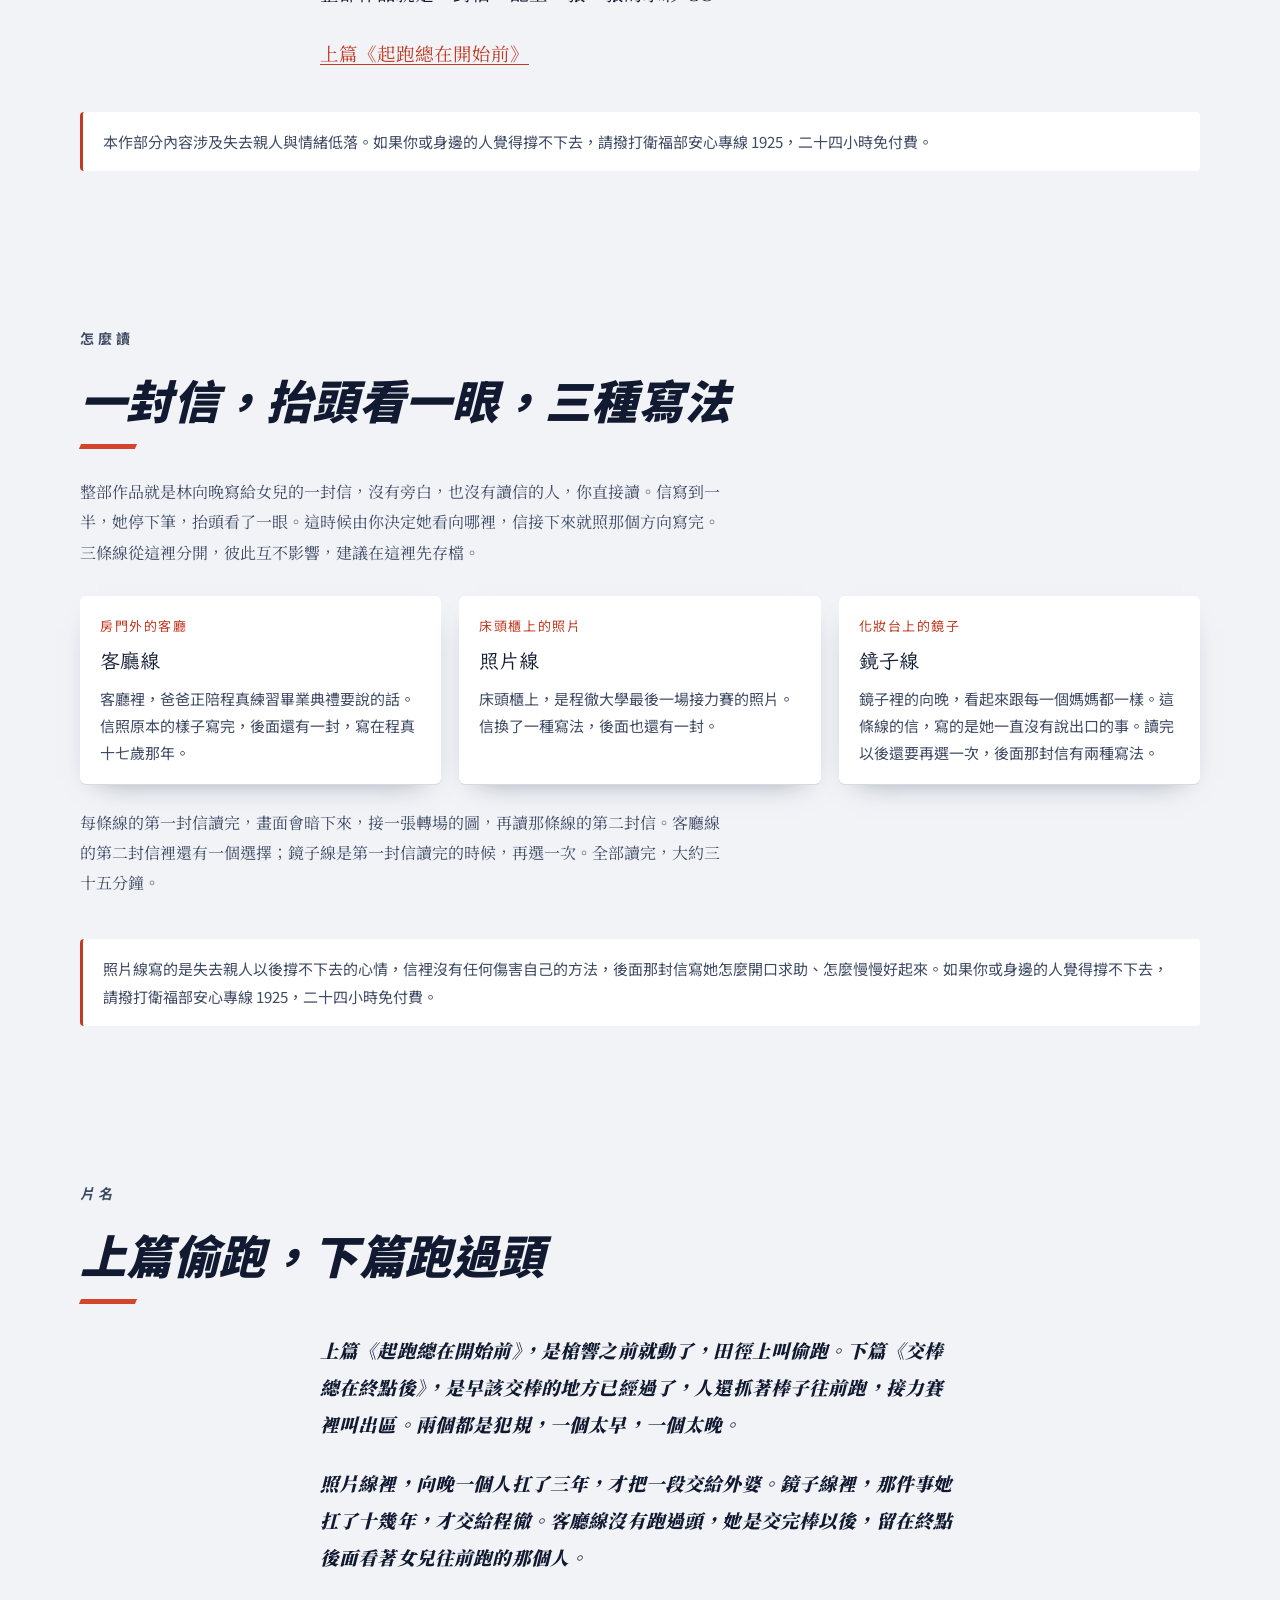
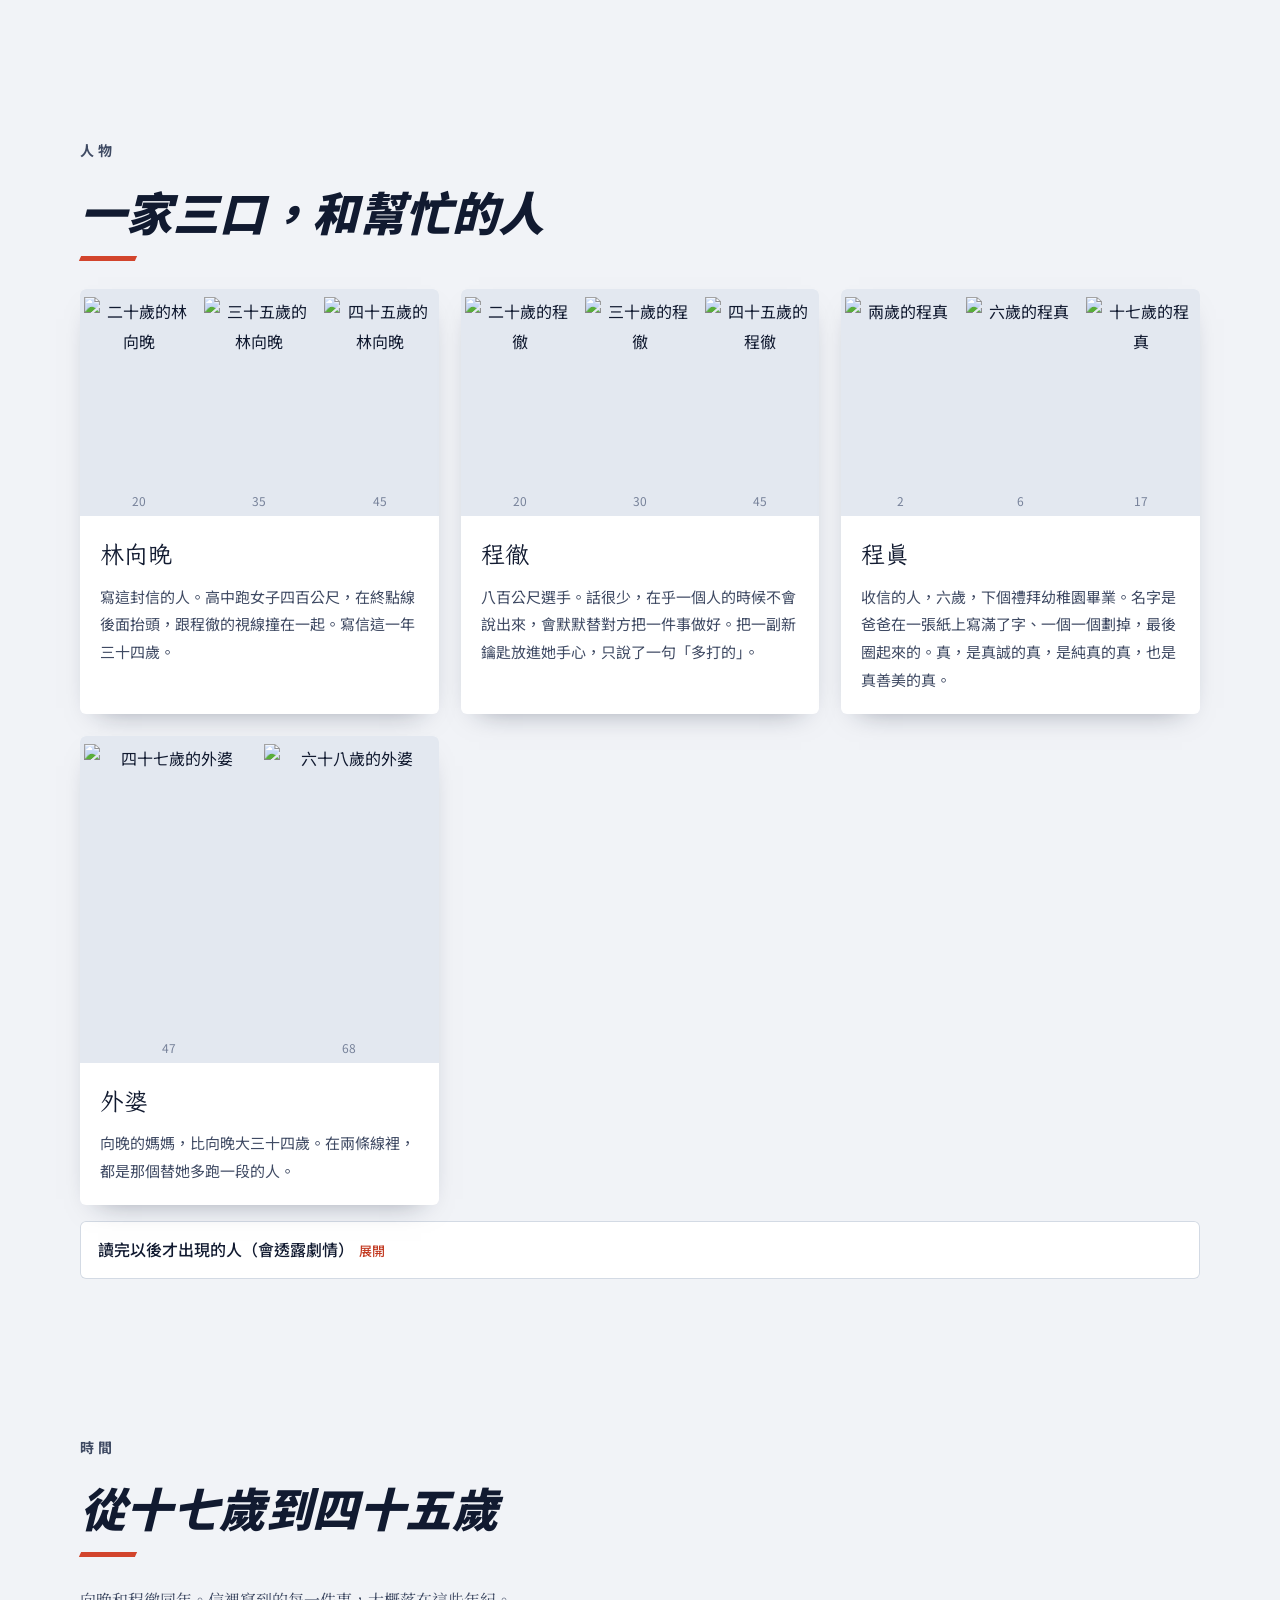
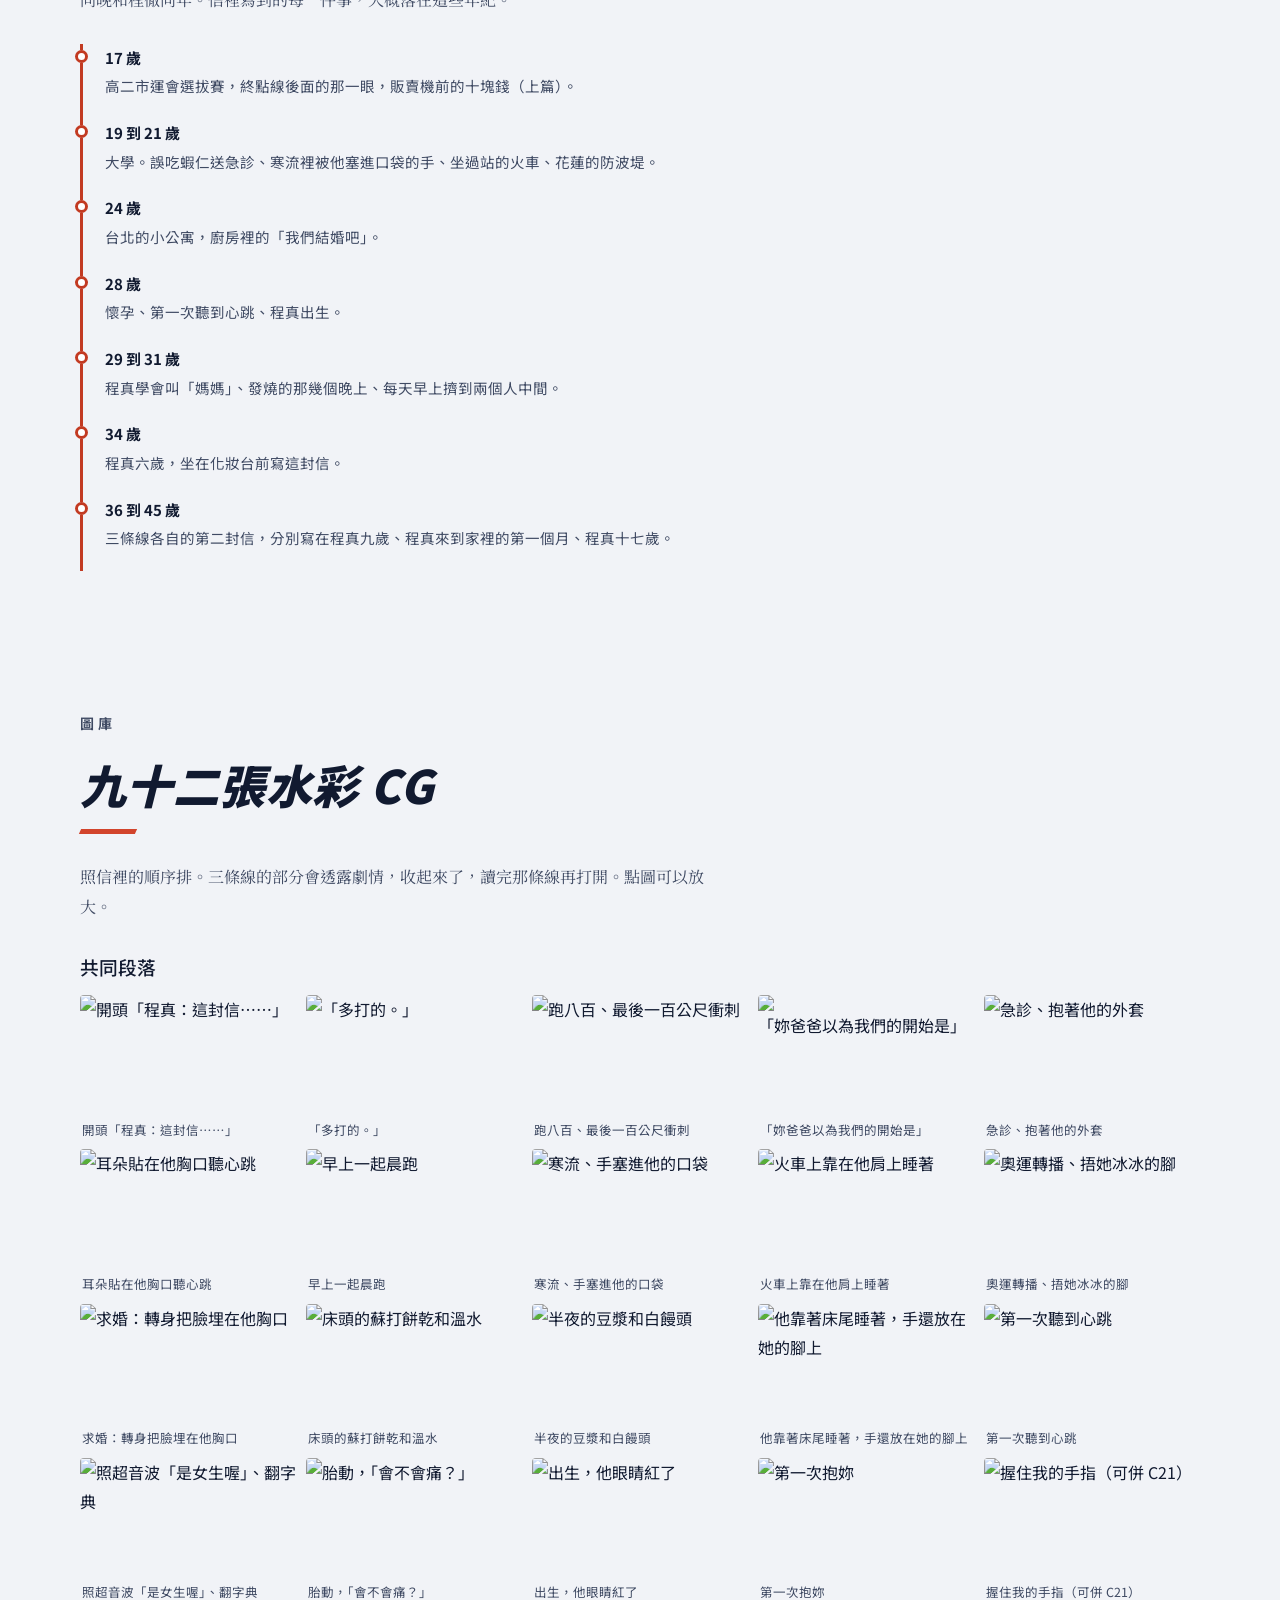
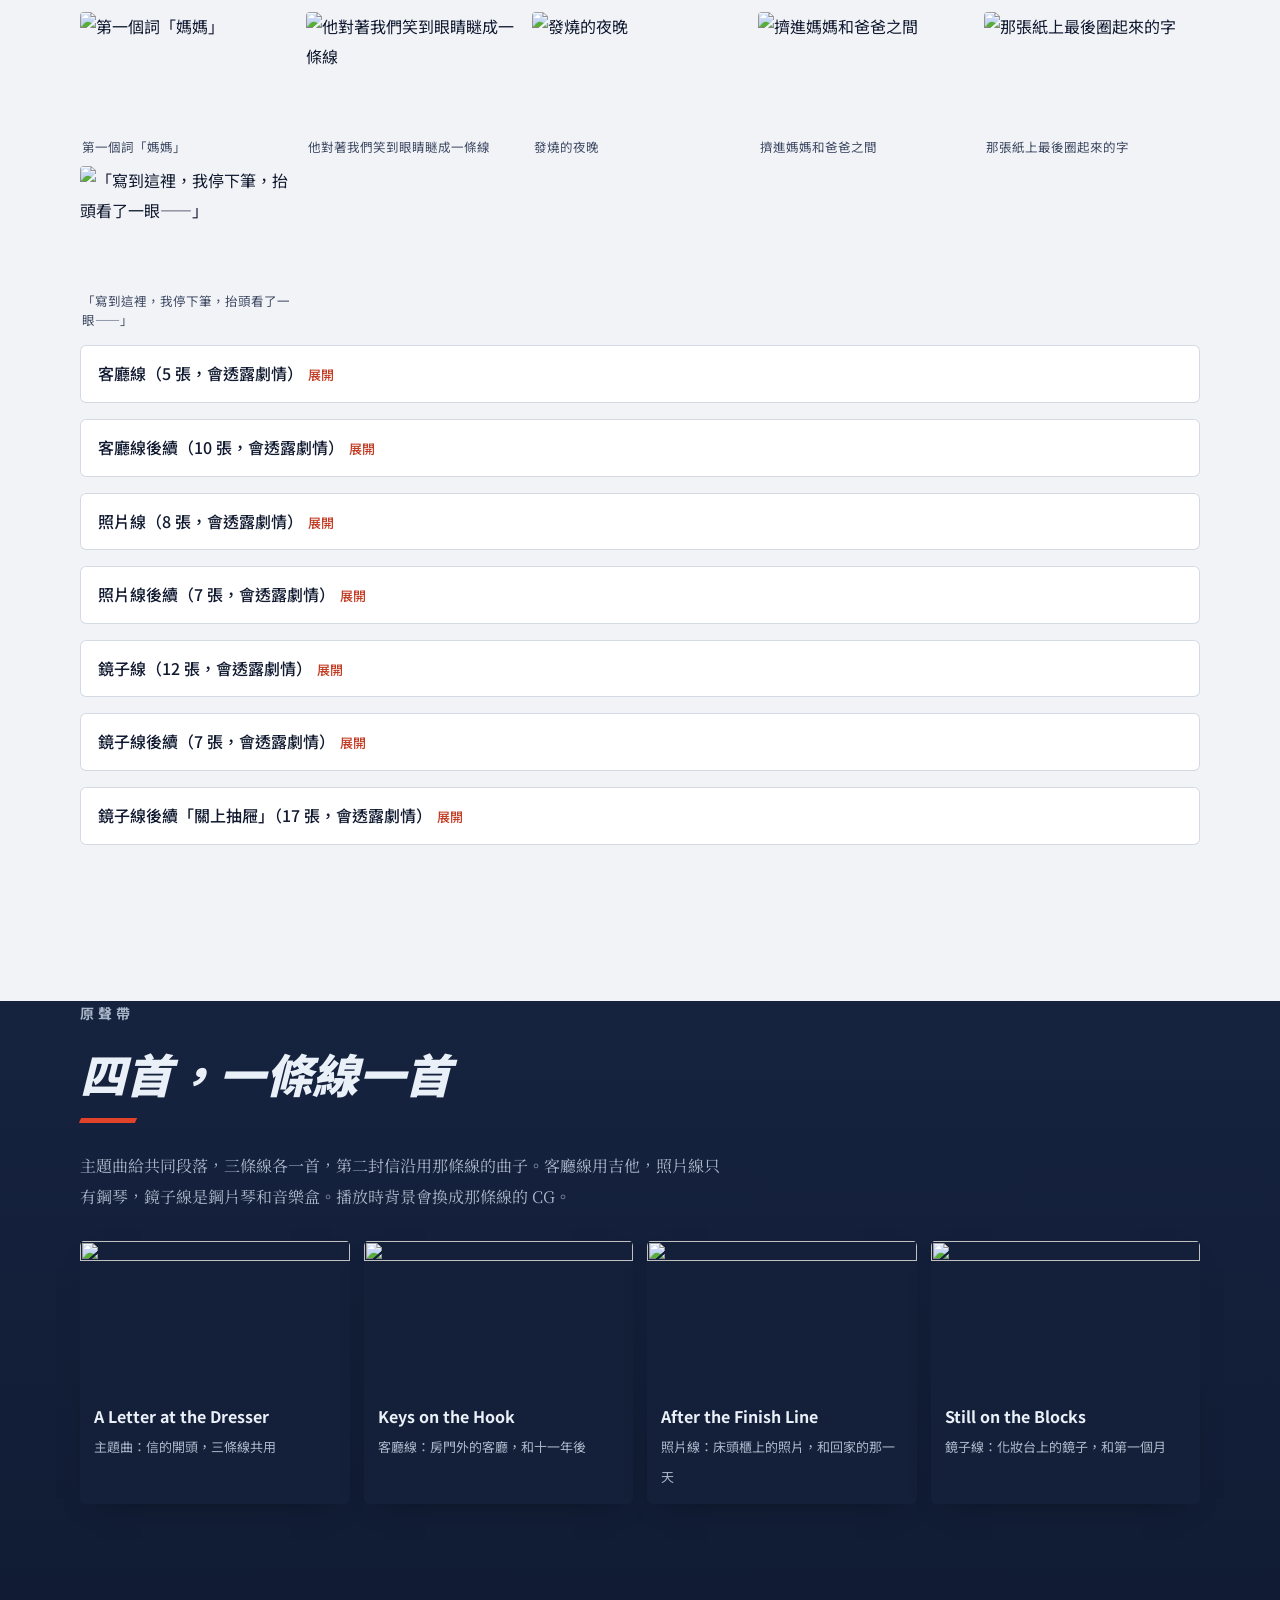
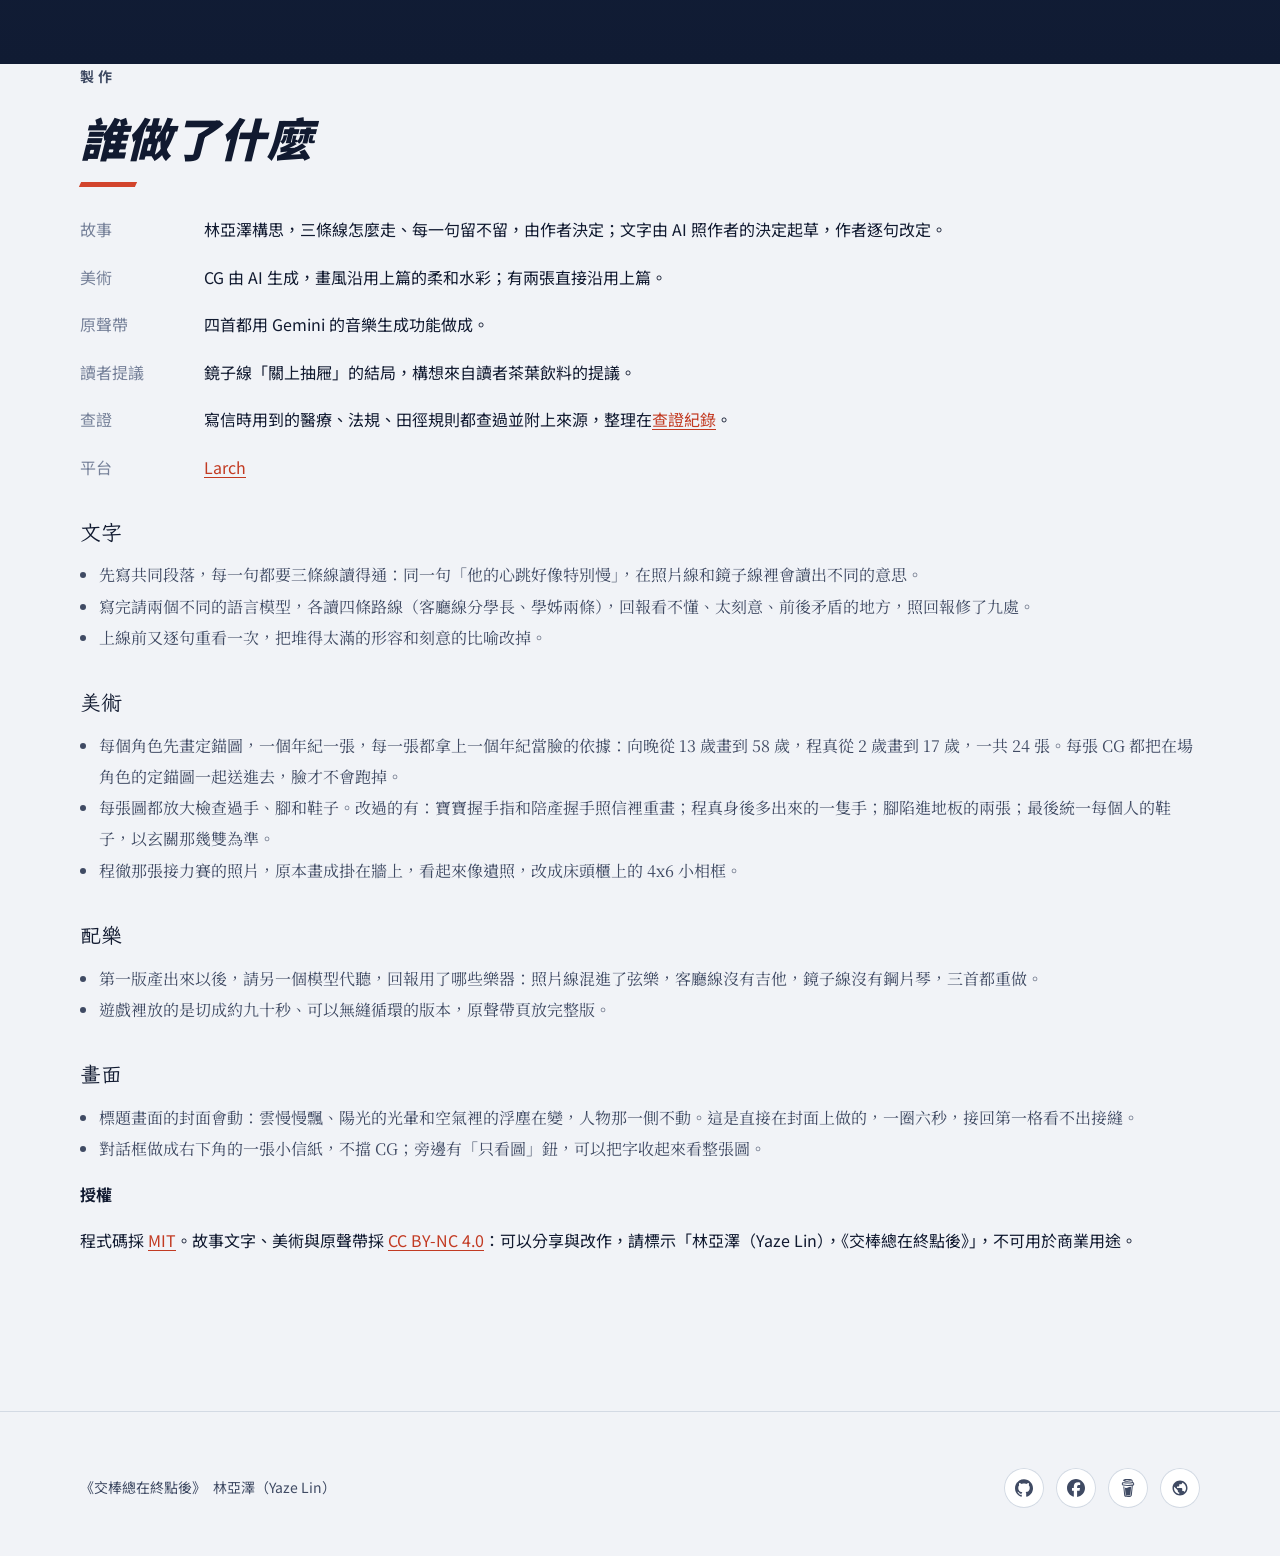
==== commit 226a554e: "鏡子線新增第二個後續「關上抽屜」（讀者茶葉飲料提議） - 鏡子線第一封信讀完選「打開抽屜／關上抽屜」，打開抽屜接原本的後續 - 新信 canon/鏡子線-後續-關上抽屜.md，程徹的台詞由作者改寫 -" ====
--- a/docs/index.html
+++ b/docs/index.html
@@ -122,9 +122,9 @@
     <div class="cards3">
       <div class="card"><p class="k">房門外的客廳</p><b>客廳線</b><p>客廳裡，爸爸正陪程真練習畢業典禮要說的話。信照原本的樣子寫完，後面還有一封，寫在程真十七歲那年。</p></div>
       <div class="card"><p class="k">床頭櫃上的照片</p><b>照片線</b><p>床頭櫃上，是程徹大學最後一場接力賽的照片。信換了一種寫法，後面也還有一封。</p></div>
-      <div class="card"><p class="k">化妝台上的鏡子</p><b>鏡子線</b><p>鏡子裡的向晚，看起來跟每一個媽媽都一樣。這條線的信，寫的是她一直沒有說出口的事，後面也還有一封。</p></div>
-    </div>
-    <p class="sub">每條線的第一封信讀完，畫面會暗下來，接一張轉場的圖，再讀那條線的第二封信。客廳線的第二封信裡還有一個選擇。三條線全部讀完，大約半小時。</p>
+      <div class="card"><p class="k">化妝台上的鏡子</p><b>鏡子線</b><p>鏡子裡的向晚，看起來跟每一個媽媽都一樣。這條線的信，寫的是她一直沒有說出口的事。讀完以後還要再選一次，後面那封信有兩種寫法。</p></div>
+    </div>
+    <p class="sub">每條線的第一封信讀完，畫面會暗下來，接一張轉場的圖，再讀那條線的第二封信。客廳線的第二封信裡還有一個選擇；鏡子線是第一封信讀完的時候，再選一次。全部讀完，大約三十五分鐘。</p>
     <p class="notice">照片線寫的是失去親人以後撐不下去的心情，信裡沒有任何傷害自己的方法，後面那封信寫她怎麼開口求助、怎麼慢慢好起來。如果你或身邊的人覺得撐不下去，請撥打衛福部安心專線 1925，二十四小時免付費。</p>
   </div>
 </section>
@@ -165,7 +165,9 @@
     <details class="spoil"><summary>讀完以後才出現的人（會透露劇情）</summary><div class="people">
       <article class="person"><div class="ages"><figure><img data-a="site/senior_boy_v1.webp" alt="田徑隊的學長" loading="lazy"><figcaption>18</figcaption></figure></div><div class="txt"><h3>田徑隊的學長</h3><p>客廳線第二封信裡，程真帶回家吃飯的人，有兩種可能，這是其中一個。跑八百公尺，跟程徹一樣。</p></div></article>
       <article class="person"><div class="ages"><figure><img data-a="site/senior_girl_v1.webp" alt="田徑隊的學姊" loading="lazy"><figcaption>18</figcaption></figure></div><div class="txt"><h3>田徑隊的學姊</h3><p>另一個選擇裡，程真帶回家的人。跑四百公尺，跟向晚一樣。</p></div></article>
-      <article class="person"><div class="ages"><figure><img data-a="site/adopt4_v1.webp" alt="四歲的女孩" loading="lazy"><figcaption>4</figcaption></figure></div><div class="txt"><h3>四歲的女孩</h3><p>鏡子線第二封信裡，來到這個家的孩子。見面那天，向晚問她願不願意叫程真，她想了很久，點了點頭。</p></div></article>
+      <article class="person"><div class="ages"><figure><img data-a="site/adopt4_v1.webp" alt="四歲的女孩" loading="lazy"><figcaption>4</figcaption></figure></div><div class="txt"><h3>四歲的女孩</h3><p>鏡子線「打開抽屜」那封信裡，來到這個家的孩子。見面那天，向晚問她願不願意叫程真，她想了很久，點了點頭。</p></div></article>
+      <article class="person"><div class="ages"><figure><img data-a="site/lin58_v1.webp" alt="五十八歲的林向晚" loading="lazy"><figcaption>58</figcaption></figure><figure><img data-a="site/cheng58_v1.webp" alt="五十八歲的程徹" loading="lazy"><figcaption>58</figcaption></figure></div><div class="txt"><h3>五十八歲的向晚和程徹</h3><p>鏡子線「關上抽屜」那封信裡的兩個人。向晚一個人住在海邊的小鎮，程徹有了自己的家。</p></div></article>
+      <article class="person"><div class="ages"><figure><img data-a="site/grandpa86_v1.webp" alt="八十六歲的外公" loading="lazy"><figcaption>86</figcaption></figure></div><div class="txt"><h3>外公</h3><p>向晚的爸爸。向晚說要去看醫生的那天，把她的書包丟到門外，之後再也不肯承認她是女兒。</p></div></article>
     </div></details>
   </div>
 </section>
@@ -190,7 +192,7 @@
 <section class="blk" id="gallery" style="padding-top:0">
   <div class="wrap">
     <p class="eyebrow">圖庫</p>
-    <h2 class="ttl">七十五張水彩 CG</h2>
+    <h2 class="ttl">九十二張水彩 CG</h2>
     <p class="sub">照信裡的順序排。三條線的部分會透露劇情，收起來了，讀完那條線再打開。點圖可以放大。</p>
     <div id="gal"></div>
   </div>
@@ -214,6 +216,7 @@
       <div><dt>故事</dt><dd>林亞澤構思，三條線怎麼走、每一句留不留，由作者決定；文字由 AI 照作者的決定起草，作者逐句改定。</dd></div>
       <div><dt>美術</dt><dd>CG 由 AI 生成，畫風沿用上篇的柔和水彩；有兩張直接沿用上篇。</dd></div>
       <div><dt>原聲帶</dt><dd>四首都用 Gemini 的音樂生成功能做成。</dd></div>
+      <div><dt>讀者提議</dt><dd>鏡子線「關上抽屜」的結局，構想來自讀者茶葉飲料的提議。</dd></div>
       <div><dt>查證</dt><dd>寫信時用到的醫療、法規、田徑規則都查過並附上來源，整理在<a href="sources/">查證紀錄</a>。</dd></div>
       <div><dt>平台</dt><dd><a href="https://larch.ink/" target="_blank" rel="noopener">Larch</a></dd></div>
     </dl>
@@ -226,7 +229,7 @@
       </ul>
       <h3>美術</h3>
       <ul>
-        <li>每個角色先畫定錨圖，一個年紀一張，每一張都拿上一個年紀當臉的依據：向晚從 13 歲畫到 45 歲，程真從 2 歲畫到 17 歲，一共 21 張。每張 CG 都把在場角色的定錨圖一起送進去，臉才不會跑掉。</li>
+        <li>每個角色先畫定錨圖，一個年紀一張，每一張都拿上一個年紀當臉的依據：向晚從 13 歲畫到 58 歲，程真從 2 歲畫到 17 歲，一共 24 張。每張 CG 都把在場角色的定錨圖一起送進去，臉才不會跑掉。</li>
         <li>每張圖都放大檢查過手、腳和鞋子。改過的有：寶寶握手指和陪產握手照信裡重畫；程真身後多出來的一隻手；腳陷進地板的兩張；最後統一每個人的鞋子，以玄關那幾雙為準。</li>
         <li>程徹那張接力賽的照片，原本畫成掛在牆上，看起來像遺照，改成床頭櫃上的 4x6 小相框。</li>
       </ul>
